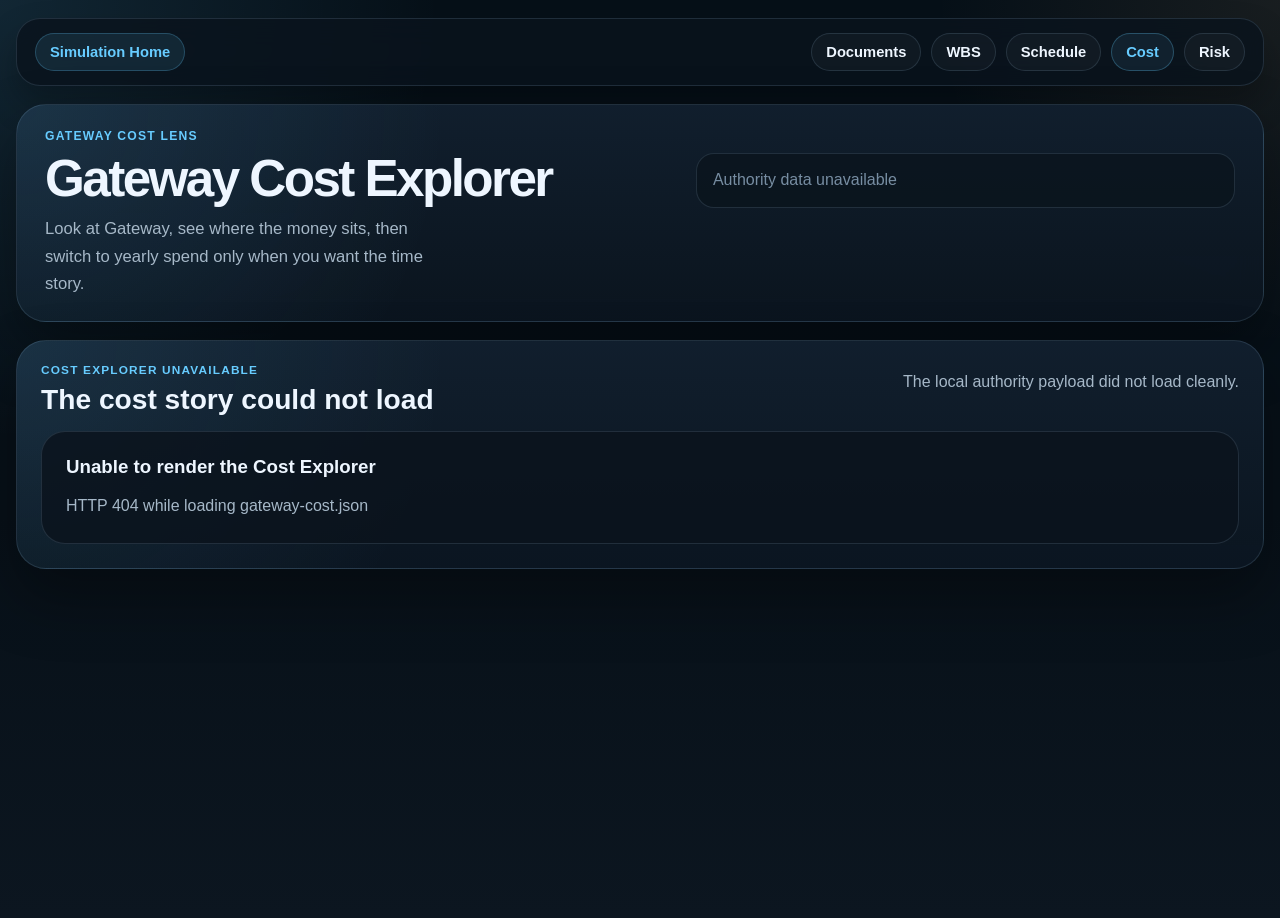
==== cost/index.html @ ec7ac600 "Polish Cost Explorer layout and detail flow" ====
<!DOCTYPE html>
<html lang="en">
<head>
  <meta charset="UTF-8" />
  <meta name="viewport" content="width=device-width, initial-scale=1.0" />
  <title>Cost Explorer | Lunar Gateway</title>
  <meta
    name="description"
    content="A cost explorer within the Lunar Gateway application ecosystem."
  />
  <meta name="theme-color" content="#0b1624" />
  <meta property="og:type" content="website" />
  <meta property="og:site_name" content="Lunar Gateway Application Ecosystem" />
  <meta property="og:title" content="Cost Explorer | Lunar Gateway" />
  <meta
    property="og:description"
    content="A cost explorer within the Lunar Gateway application ecosystem."
  />
  <meta property="og:url" content="/cost/" />
  <meta property="og:image" content="/suite-assets/lunar-gateway-share-card.svg" />
  <meta property="og:image:alt" content="Lunar Gateway Application Ecosystem preview" />
  <meta name="twitter:card" content="summary_large_image" />
  <meta name="twitter:title" content="Cost Explorer | Lunar Gateway" />
  <meta
    name="twitter:description"
    content="A cost explorer within the Lunar Gateway application ecosystem."
  />
  <meta name="twitter:image" content="/suite-assets/lunar-gateway-share-card.svg" />
  <link rel="icon" type="image/svg+xml" href="/suite-assets/lunar-gateway-favicon.svg" />
  <link rel="stylesheet" href="./styles.css" />
</head>
<body>
  <div class="app-shell">
    <nav class="suite-nav" aria-label="Gateway suite navigation">
      <a class="suite-nav__home" href="/index.html">Simulation Home</a>
      <div class="suite-nav__links">
        <a class="suite-nav__link" href="#" data-suite-app="documents">Documents</a>
        <a class="suite-nav__link" href="#" data-suite-app="wbs">WBS</a>
        <a class="suite-nav__link" href="#" data-suite-app="schedule">Schedule</a>
        <a class="suite-nav__link suite-nav__link--active" href="#" data-suite-app="cost" aria-current="page">Cost</a>
        <a class="suite-nav__link" href="#" data-suite-app="risk">Risk</a>
      </div>
    </nav>

    <header class="hero">
      <div class="hero__copy">
        <p class="eyebrow">Gateway Cost Lens</p>
        <h1 id="appTitle">Gateway Cost Explorer</h1>
        <p id="appSubtitle" class="hero__subtitle">
          Look at Gateway, see where the money sits, then switch to yearly spend only when you want
          the time story.
        </p>
      </div>

      <div class="hero__meta">
        <div id="storySignals" class="story-signals" aria-label="Cost signals"></div>
        <div id="viewSwitcher" class="view-switcher" aria-label="Cost view navigation"></div>
        <p id="snapshotStamp" class="hero-stamp">Loading authority data...</p>
      </div>
    </header>

    <main class="page">
      <section class="panel story-panel" aria-labelledby="activeViewHeading">
        <div class="story-panel__heading">
          <div>
            <p id="activeViewKicker" class="section-kicker">Gateway Cost Map</p>
            <h2 id="activeViewHeading">Loading focused cost view</h2>
          </div>
          <p id="activeViewSubcopy" class="section-subcopy">
            The focused cost story will open here.
          </p>
        </div>

        <div id="activeViewContent" class="active-view-content">
          <section class="loading-state">
            <h3>Preparing focused cost screen</h3>
            <p>The Cost Explorer will render the selected cost story here.</p>
          </section>
        </div>
      </section>
    </main>
  </div>

  <script>
    (function () {
      const suitePorts = { documents: 4473, wbs: 4173, schedule: 4373, cost: 4273, risk: 4573 };
      const suiteHost = window.location.hostname || '127.0.0.1';
      document.querySelectorAll('[data-suite-app]').forEach((link) => {
        const app = link.getAttribute('data-suite-app');
        if (!suitePorts[app]) return;
        link.href = `http://${suiteHost}:${suitePorts[app]}/${app}/`;
      });
    })();
  </script>
  <script type="module" src="./app.js"></script>
</body>
</html>
---- cost/styles.css ----
:root {
  color-scheme: dark;
  --bg: #071018;
  --bg-strong: #0c1620;
  --panel: rgba(13, 24, 36, 0.94);
  --panel-strong: rgba(16, 29, 42, 0.98);
  --ink: #eef6ff;
  --ink-soft: #a6b8c8;
  --ink-faint: #778da2;
  --line: rgba(148, 184, 214, 0.16);
  --line-strong: rgba(148, 184, 214, 0.3);
  --brand: #67ccff;
  --brand-rgb: 103, 204, 255;
  --copper: #f0bc7d;
  --copper-rgb: 240, 188, 125;
  --forest: #92d5aa;
  --forest-rgb: 146, 213, 170;
  --plum: #c9b4ff;
  --plum-rgb: 201, 180, 255;
  --danger: #ff9088;
  --danger-rgb: 255, 144, 136;
  --shadow-lg: 0 28px 60px rgba(0, 0, 0, 0.34);
  --shadow-md: 0 18px 34px rgba(0, 0, 0, 0.26);
  --shadow-sm: 0 10px 24px rgba(0, 0, 0, 0.2);
  --radius-xl: 30px;
  --radius-lg: 24px;
  --radius-md: 18px;
  --radius-sm: 14px;
  --body-font: "Aptos", "Segoe UI Variable", "Segoe UI", sans-serif;
  --mono-font: "JetBrains Mono", "Cascadia Code", "Consolas", monospace;
}

* {
  box-sizing: border-box;
}

html {
  scroll-behavior: smooth;
}

body {
  margin: 0;
  min-height: 100vh;
  font-family: var(--body-font);
  color: var(--ink);
  background:
    radial-gradient(circle at top left, rgba(103, 204, 255, 0.12), transparent 28%),
    radial-gradient(circle at top right, rgba(240, 188, 125, 0.08), transparent 22%),
    linear-gradient(180deg, #061018 0%, var(--bg) 56%, var(--bg-strong) 100%);
}

button,
input,
textarea,
select {
  font: inherit;
}

button {
  appearance: none;
  cursor: pointer;
}

button:focus-visible,
a:focus-visible,
summary:focus-visible {
  outline: 3px solid rgba(103, 204, 255, 0.24);
  outline-offset: 3px;
}

a {
  color: var(--brand);
}

.mono {
  font-family: var(--mono-font);
}

.app-shell {
  width: min(1500px, calc(100% - 32px));
  margin: 18px auto 32px;
}

.suite-nav {
  display: flex;
  flex-wrap: wrap;
  align-items: center;
  justify-content: space-between;
  gap: 12px 16px;
  margin-bottom: 18px;
  padding: 14px 18px;
  border: 1px solid var(--line);
  border-radius: var(--radius-lg);
  background: rgba(10, 20, 29, 0.84);
  box-shadow: var(--shadow-md);
  backdrop-filter: blur(14px);
}

.suite-nav__home,
.suite-nav__link {
  display: inline-flex;
  align-items: center;
  min-height: 38px;
  padding: 0 14px;
  border-radius: 999px;
  border: 1px solid var(--line);
  background: rgba(255, 255, 255, 0.03);
  color: var(--ink);
  text-decoration: none;
  font-size: 0.92rem;
  font-weight: 700;
  transition: transform 160ms ease, border-color 160ms ease, background 160ms ease;
}

.suite-nav__home {
  border-color: rgba(103, 204, 255, 0.24);
  background: rgba(103, 204, 255, 0.1);
  color: var(--brand);
}

.suite-nav__links {
  display: flex;
  flex-wrap: wrap;
  gap: 10px;
}

.suite-nav__home:hover,
.suite-nav__link:hover {
  transform: translateY(-1px);
  border-color: rgba(103, 204, 255, 0.24);
}

.suite-nav__link--active {
  border-color: rgba(103, 204, 255, 0.28);
  background: rgba(103, 204, 255, 0.08);
  color: var(--brand);
}

.hero {
  display: grid;
  grid-template-columns: minmax(0, 1.08fr) minmax(360px, 0.92fr);
  gap: 18px;
  padding: 24px 28px;
  border: 1px solid var(--line);
  border-radius: var(--radius-xl);
  background:
    radial-gradient(circle at top left, rgba(103, 204, 255, 0.12), transparent 34%),
    linear-gradient(180deg, rgba(17, 31, 46, 0.98), rgba(11, 21, 31, 0.96));
  box-shadow: var(--shadow-lg);
  backdrop-filter: blur(14px);
}

.hero__copy {
  display: grid;
  gap: 12px;
  align-content: start;
}

.hero__meta {
  display: grid;
  gap: 12px;
  align-content: start;
}

.eyebrow,
.section-kicker,
.signal-pill__label,
.detail-metric__label,
.detail-hero__eyebrow,
.support-card__eyebrow,
.support-card__meta,
.method-card__eyebrow,
.hero-map__eyebrow {
  font-weight: 800;
  letter-spacing: 0.1em;
  text-transform: uppercase;
}

.eyebrow,
.section-kicker,
.hero-map__eyebrow,
.detail-hero__eyebrow,
.support-card__eyebrow,
.method-card__eyebrow {
  color: var(--brand);
}

.eyebrow {
  margin: 0;
  font-size: 0.76rem;
}

.hero h1 {
  margin: 0;
  font-size: clamp(2.4rem, 4vw, 4.2rem);
  line-height: 0.94;
  letter-spacing: -0.05em;
}

.hero__subtitle {
  max-width: 42ch;
  margin: 0;
  font-size: 1.04rem;
  line-height: 1.65;
  color: var(--ink-soft);
}

.story-signals {
  display: grid;
  grid-template-columns: repeat(3, minmax(0, 1fr));
  gap: 10px;
}

.signal-pill {
  padding: 14px 16px;
  border: 1px solid rgba(103, 204, 255, 0.14);
  border-radius: 18px;
  background: linear-gradient(135deg, rgba(103, 204, 255, 0.14), rgba(13, 24, 36, 0.92));
}

.signal-pill__label {
  display: block;
  font-size: 0.64rem;
}

.signal-pill__value {
  display: block;
  margin-top: 6px;
  font-size: 0.98rem;
  font-weight: 800;
}

.view-switcher {
  display: flex;
  flex-wrap: wrap;
  align-items: center;
  justify-content: space-between;
  gap: 10px;
}

.view-switcher__main {
  display: inline-flex;
  gap: 8px;
  padding: 6px;
  border: 1px solid var(--line);
  border-radius: 999px;
  background: rgba(10, 20, 29, 0.82);
}

.view-switcher__button,
.view-switcher__support {
  min-height: 42px;
  padding: 0 16px;
  border-radius: 999px;
  border: 1px solid transparent;
  background: transparent;
  color: var(--ink-soft);
  font-weight: 800;
  transition: background 160ms ease, border-color 160ms ease, color 160ms ease, transform 160ms ease;
}

.view-switcher__button:hover,
.view-switcher__support:hover {
  transform: translateY(-1px);
  color: var(--ink);
}

.view-switcher__button.is-active {
  border-color: rgba(103, 204, 255, 0.34);
  background: rgba(103, 204, 255, 0.12);
  color: var(--brand);
}

.view-switcher__support {
  border-color: rgba(148, 184, 214, 0.18);
  background: rgba(255, 255, 255, 0.03);
}

.view-switcher__support.is-active {
  border-color: rgba(103, 204, 255, 0.22);
  color: var(--brand);
}

.hero-stamp {
  margin: 0;
  padding: 14px 16px;
  border: 1px solid var(--line);
  border-radius: 18px;
  background: rgba(10, 20, 29, 0.8);
  color: var(--ink-faint);
  line-height: 1.55;
}

.page {
  margin-top: 18px;
}

.panel {
  border: 1px solid var(--line);
  border-radius: var(--radius-xl);
  background:
    radial-gradient(circle at top left, rgba(103, 204, 255, 0.11), transparent 34%),
    linear-gradient(180deg, rgba(17, 31, 46, 0.98), rgba(11, 22, 33, 0.96));
  box-shadow: var(--shadow-lg);
  overflow: hidden;
  backdrop-filter: blur(14px);
}

.story-panel__heading {
  display: flex;
  align-items: flex-start;
  justify-content: space-between;
  gap: 18px;
  padding: 22px 24px 0;
}

.story-panel__heading h2 {
  margin: 0;
  font-size: clamp(1.65rem, 2.2vw, 2.4rem);
  line-height: 1.04;
}

.section-kicker {
  margin: 0 0 8px;
  font-size: 0.74rem;
}

.section-subcopy {
  max-width: 46ch;
  margin: 6px 0 0;
  color: var(--ink-soft);
  line-height: 1.6;
}

.active-view-content {
  padding: 16px 24px 24px;
}

.module-story,
.year-story,
.method-story {
  display: grid;
  gap: 18px;
  align-items: start;
}

.module-story__primary {
  display: grid;
  gap: 18px;
  align-items: start;
}

.year-story__primary {
  display: grid;
  gap: 18px;
  align-items: start;
}

.hero-map,
.year-panel,
.method-panel,
.module-support,
.focus-panel,
.detail-block,
.support-card,
.method-card,
.support-block {
  border: 1px solid var(--line);
  border-radius: var(--radius-lg);
  background: rgba(13, 24, 36, 0.86);
  box-shadow: var(--shadow-sm);
}

.hero-map,
.year-panel,
.method-panel,
.module-support,
.focus-panel {
  padding: 22px;
}

.hero-map {
  display: grid;
  gap: 18px;
  min-height: clamp(700px, 74vh, 920px);
  background:
    linear-gradient(180deg, rgba(103, 204, 255, 0.1), rgba(12, 22, 31, 0.96)),
    rgba(13, 24, 36, 0.94);
}

.hero-map__topline,
.year-panel__topline,
.method-panel__topline {
  display: flex;
  align-items: flex-start;
  justify-content: space-between;
  gap: 18px;
}

.hero-map__eyebrow {
  margin: 0 0 8px;
  font-size: 0.74rem;
}

.hero-map h3,
.year-panel h3,
.method-panel h3,
.focus-panel h3 {
  margin: 0;
  font-size: clamp(1.35rem, 2vw, 1.9rem);
  line-height: 1.08;
}

.hero-map__note,
.year-panel__note,
.method-panel__note {
  max-width: 34ch;
  margin: 0;
  color: var(--ink-soft);
  line-height: 1.55;
}

.gateway-map {
  position: relative;
  min-height: 620px;
  border: 1px solid rgba(148, 184, 214, 0.18);
  border-radius: 32px;
  background:
    radial-gradient(circle at center, rgba(103, 204, 255, 0.08), transparent 30%),
    linear-gradient(180deg, rgba(6, 15, 23, 0.98), rgba(10, 19, 28, 0.98));
  overflow: hidden;
}

.gateway-map__scene {
  position: absolute;
  inset: 0;
}

.gateway-svg {
  width: 100%;
  height: 100%;
}

.gateway-svg__orbit {
  fill: none;
  stroke: rgba(148, 184, 214, 0.14);
  stroke-width: 2;
  stroke-dasharray: 10 14;
}

.gateway-svg__solar-frame {
  fill: rgba(103, 204, 255, 0.06);
  stroke: rgba(103, 204, 255, 0.18);
  stroke-width: 2;
}

.gateway-svg__truss,
.gateway-svg__strut {
  fill: rgba(148, 184, 214, 0.38);
}

.gateway-svg__body,
.gateway-svg__cap {
  stroke: rgba(255, 255, 255, 0.12);
  stroke-width: 2;
}

.gateway-svg__body {
  filter: drop-shadow(0 18px 24px rgba(0, 0, 0, 0.24));
}

.gateway-svg__element--ppe .gateway-svg__body,
.hotspot--brand,
.program-node--brand {
  background-image: linear-gradient(180deg, rgba(103, 204, 255, 0.18), rgba(13, 24, 36, 0.92));
}

.gateway-svg__element--ppe .gateway-svg__body,
.gateway-svg__element--arm .gateway-svg__joint,
.gateway-svg__element--arm .gateway-svg__arm {
  fill: rgba(103, 204, 255, 0.44);
  stroke: rgba(103, 204, 255, 0.62);
}

.gateway-svg__element--halo .gateway-svg__body,
.program-node--copper,
.hotspot--copper {
  background-image: linear-gradient(180deg, rgba(240, 188, 125, 0.18), rgba(13, 24, 36, 0.92));
}

.gateway-svg__element--halo .gateway-svg__body {
  fill: rgba(240, 188, 125, 0.48);
  stroke: rgba(240, 188, 125, 0.68);
}

.gateway-svg__element--ihab .gateway-svg__body,
.program-node--forest,
.hotspot--forest {
  background-image: linear-gradient(180deg, rgba(146, 213, 170, 0.18), rgba(13, 24, 36, 0.92));
}

.gateway-svg__element--ihab .gateway-svg__body {
  fill: rgba(146, 213, 170, 0.42);
  stroke: rgba(146, 213, 170, 0.64);
}

.gateway-svg__element--esprit .gateway-svg__body,
.hotspot--plum {
  background-image: linear-gradient(180deg, rgba(201, 180, 255, 0.18), rgba(13, 24, 36, 0.92));
}

.gateway-svg__element--esprit .gateway-svg__body {
  fill: rgba(201, 180, 255, 0.42);
  stroke: rgba(201, 180, 255, 0.66);
}

.gateway-svg__element--airlock .gateway-svg__body,
.hotspot--danger {
  background-image: linear-gradient(180deg, rgba(255, 144, 136, 0.18), rgba(13, 24, 36, 0.92));
}

.gateway-svg__element--airlock .gateway-svg__body {
  fill: rgba(255, 144, 136, 0.44);
  stroke: rgba(255, 144, 136, 0.7);
}

.gateway-svg__cap {
  fill: rgba(231, 240, 248, 0.74);
}

.gateway-svg__arm {
  fill: none;
  stroke-width: 10;
  stroke-linecap: round;
}

.gateway-svg__joint {
  filter: drop-shadow(0 0 16px rgba(103, 204, 255, 0.18));
}

.gateway-svg__element.is-active .gateway-svg__body,
.gateway-svg__element.is-active .gateway-svg__arm,
.gateway-svg__element.is-active .gateway-svg__joint {
  stroke: rgba(255, 255, 255, 0.96);
  filter: drop-shadow(0 0 18px rgba(255, 255, 255, 0.12));
}

.gateway-svg__element.is-active .gateway-svg__cap {
  stroke: rgba(255, 255, 255, 0.94);
  filter: drop-shadow(0 0 12px rgba(255, 255, 255, 0.12));
}

.gateway-svg__tag-line {
  fill: none;
  stroke: rgba(148, 184, 214, 0.32);
  stroke-width: 2;
}

.gateway-svg__tag-box {
  fill: rgba(10, 20, 29, 0.92);
  stroke: rgba(148, 184, 214, 0.28);
  stroke-width: 2;
}

.gateway-svg__tag-text {
  fill: var(--ink);
  font-family: var(--body-font);
  font-size: 14px;
  font-weight: 800;
  letter-spacing: 0.08em;
  text-anchor: middle;
  text-transform: uppercase;
}

.gateway-svg__tag.is-active .gateway-svg__tag-box {
  stroke: rgba(255, 255, 255, 0.82);
}

.gateway-svg__tag.is-active .gateway-svg__tag-line {
  stroke: rgba(255, 255, 255, 0.58);
}

.gateway-svg__tag--ppe .gateway-svg__tag-box {
  fill: rgba(103, 204, 255, 0.14);
  stroke: rgba(103, 204, 255, 0.48);
}

.gateway-svg__tag--halo .gateway-svg__tag-box {
  fill: rgba(240, 188, 125, 0.14);
  stroke: rgba(240, 188, 125, 0.48);
}

.gateway-svg__tag--ihab .gateway-svg__tag-box {
  fill: rgba(146, 213, 170, 0.14);
  stroke: rgba(146, 213, 170, 0.48);
}

.gateway-svg__tag--esprit .gateway-svg__tag-box {
  fill: rgba(201, 180, 255, 0.14);
  stroke: rgba(201, 180, 255, 0.48);
}

.gateway-svg__tag--airlock .gateway-svg__tag-box {
  fill: rgba(255, 144, 136, 0.14);
  stroke: rgba(255, 144, 136, 0.48);
}

.gateway-svg__tag--arm .gateway-svg__tag-box {
  fill: rgba(103, 204, 255, 0.14);
  stroke: rgba(103, 204, 255, 0.48);
}

.gateway-map__hotspots {
  position: absolute;
  inset: 0;
  pointer-events: none;
}

.module-hit {
  position: absolute;
  border: 0;
  border-radius: 18px;
  background: transparent;
  color: var(--ink);
  box-shadow: none;
  pointer-events: auto;
  transition: box-shadow 160ms ease, background 160ms ease;
}

.program-node:hover,
.method-card:hover {
  transform: translateY(-1px);
}

.module-hit:hover,
.module-hit.is-active {
  background: transparent;
  box-shadow: none;
  transform: none;
}

.program-node.is-active {
  border-color: rgba(255, 255, 255, 0.3);
  box-shadow: 0 20px 34px rgba(0, 0, 0, 0.26), 0 0 0 1px rgba(255, 255, 255, 0.06);
}

.module-hit__label,
.program-node__label {
  font-size: 0.72rem;
  font-weight: 800;
  letter-spacing: 0.08em;
  text-transform: uppercase;
}

.module-hit__value,
.program-node__value {
  font-size: 0.94rem;
}

.module-hit__label,
.module-hit__value {
  position: absolute;
  width: 1px;
  height: 1px;
  padding: 0;
  margin: -1px;
  overflow: hidden;
  clip: rect(0, 0, 0, 0);
  white-space: nowrap;
  border: 0;
}

.module-hit--ppe {
  top: 31.1%;
  left: 24.8%;
  width: 10%;
  height: 4.6%;
}

.module-hit--halo {
  top: 26.9%;
  left: 39.3%;
  width: 11.9%;
  height: 4.6%;
}

.module-hit--ihab {
  top: 26.9%;
  left: 58.7%;
  width: 13.4%;
  height: 4.6%;
}

.module-hit--esprit {
  top: 34.4%;
  left: 75.2%;
  width: 12.7%;
  height: 4.6%;
}

.module-hit--arm {
  top: 5%;
  left: 79.1%;
  width: 14.9%;
  height: 4.6%;
}

.module-hit--airlock {
  top: 83.9%;
  left: 44.1%;
  width: 13%;
  height: 4.6%;
}

.adjacent-program {
  display: grid;
  gap: 12px;
}

.adjacent-program__label {
  margin: 0;
  color: var(--ink-soft);
  font-weight: 700;
}

.adjacent-program__nodes {
  display: grid;
  grid-template-columns: repeat(2, minmax(0, 1fr));
  gap: 12px;
}

.program-node {
  display: grid;
  gap: 6px;
  width: 100%;
  padding: 14px 16px;
  border: 1px solid rgba(148, 184, 214, 0.22);
  border-radius: 20px;
  background: rgba(10, 20, 29, 0.84);
  color: var(--ink);
  text-align: left;
  box-shadow: var(--shadow-sm);
  transition: transform 160ms ease, border-color 160ms ease, box-shadow 160ms ease;
}

.module-support {
  display: grid;
  gap: 16px;
}

.module-support__heading {
  display: flex;
  align-items: flex-start;
  justify-content: space-between;
  gap: 18px;
}

.module-support__heading h3 {
  margin: 0;
  font-size: clamp(1.3rem, 1.8vw, 1.7rem);
  line-height: 1.1;
}

.focus-panel {
  position: sticky;
  top: 18px;
  display: grid;
  gap: 18px;
}

.focus-panel__summary {
  margin: 8px 0 0;
  color: var(--ink-soft);
  line-height: 1.6;
}

.focus-panel__value {
  font-size: clamp(2.2rem, 3vw, 3rem);
  font-weight: 800;
  line-height: 0.94;
  letter-spacing: -0.04em;
}

.detail-metrics {
  display: grid;
  grid-template-columns: repeat(2, minmax(0, 1fr));
  gap: 12px;
}

.detail-metric {
  display: grid;
  gap: 8px;
  padding: 16px 18px;
  border: 1px solid var(--line);
  border-radius: 18px;
  background: rgba(10, 19, 28, 0.82);
}

.detail-metric__label {
  font-size: 0.66rem;
  color: var(--ink-faint);
}

.detail-metric__value {
  font-size: 0.98rem;
  font-weight: 800;
}

.focus-statement {
  display: grid;
  gap: 8px;
  padding: 18px;
  border: 1px solid var(--line);
  border-radius: 20px;
  background: rgba(10, 19, 28, 0.84);
}

.focus-statement h4,
.focus-statement p,
.detail-block h4,
.support-block h4,
.support-card h4,
.loading-state h3,
.loading-state p {
  margin: 0;
}

.focus-statement p {
  color: var(--ink-soft);
  line-height: 1.6;
}

.detail-block {
  padding: 20px;
}

.detail-list {
  display: grid;
  gap: 12px;
  margin-top: 14px;
}

.detail-item {
  padding: 16px 0 0;
  border-top: 1px solid var(--line);
}

.detail-item:first-child {
  padding-top: 0;
  border-top: 0;
}

.detail-item__topline {
  display: grid;
  grid-template-columns: minmax(0, 1fr) max-content;
  align-items: start;
  gap: 12px 16px;
}

.detail-item__title,
.detail-item__value,
.detail-item__copy {
  margin: 0;
}

.detail-item__title {
  font-weight: 700;
  line-height: 1.5;
}

.detail-item__value {
  max-width: 15ch;
  white-space: normal;
  overflow-wrap: anywhere;
  text-align: right;
  font-size: 0.94rem;
}

.detail-item__copy {
  margin-top: 6px;
  color: var(--ink-soft);
  line-height: 1.55;
}

.support-disclosure {
  border: 1px solid var(--line);
  border-radius: 20px;
  background: rgba(10, 19, 28, 0.84);
  overflow: hidden;
}

.support-disclosure summary {
  position: relative;
  padding: 16px 20px;
  list-style: none;
  font-weight: 800;
  cursor: pointer;
}

.support-disclosure summary::-webkit-details-marker {
  display: none;
}

.support-disclosure summary::after {
  content: "+";
  position: absolute;
  right: 18px;
  top: 50%;
  transform: translateY(-50%);
  color: var(--brand);
  font-size: 1.1rem;
}

.support-disclosure[open] summary::after {
  content: "\2212";
}

.support-disclosure__body {
  display: grid;
  gap: 18px;
  padding: 4px 22px 22px;
}

.support-copy {
  margin: 0;
  color: var(--ink-soft);
  line-height: 1.6;
}

.support-grid {
  display: grid;
  grid-template-columns: repeat(auto-fit, minmax(320px, 1fr));
  gap: 16px;
}

.support-block {
  display: grid;
  gap: 12px;
  padding: 20px;
}

.support-source-list {
  display: grid;
  gap: 14px;
}

.support-card {
  padding: 20px;
}

.support-card__topline {
  display: grid;
  grid-template-columns: minmax(0, 1fr) auto;
  align-items: start;
  gap: 12px 16px;
}

.support-card__topline > div {
  min-width: 0;
}

.support-card__topline p,
.method-card p,
.loading-state p {
  margin: 6px 0 0;
  color: var(--ink-soft);
  line-height: 1.55;
}

.support-link {
  display: inline-flex;
  align-items: center;
  min-height: 36px;
  padding: 0 14px;
  border-radius: 999px;
  border: 1px solid rgba(103, 204, 255, 0.26);
  background: rgba(103, 204, 255, 0.08);
  color: var(--brand);
  text-decoration: none;
  font-weight: 800;
  white-space: nowrap;
}

.support-link:hover {
  border-color: rgba(103, 204, 255, 0.42);
}

.year-panel,
.method-panel {
  display: grid;
  gap: 16px;
  min-height: 680px;
}

.year-legend {
  display: flex;
  flex-wrap: wrap;
  gap: 8px;
}

.legend-pill {
  display: inline-flex;
  align-items: center;
  gap: 8px;
  min-height: 32px;
  padding: 0 12px;
  border-radius: 999px;
  border: 1px solid var(--line);
  background: rgba(10, 20, 29, 0.82);
  color: var(--ink-soft);
}

.legend-pill__swatch {
  width: 10px;
  height: 10px;
  border-radius: 999px;
}

.legend-pill__swatch--labor,
.year-row__segment--labor {
  background: var(--brand);
}

.legend-pill__swatch--material,
.year-row__segment--material {
  background: var(--copper);
}

.legend-pill__swatch--integration,
.year-row__segment--integration {
  background: var(--forest);
}

.legend-pill__swatch--reserve,
.year-row__segment--reserve {
  background: var(--plum);
}

.year-chart {
  display: grid;
  gap: 12px;
}

.year-row {
  display: grid;
  grid-template-columns: 108px minmax(0, 1fr) 136px;
  align-items: center;
  gap: 16px;
  width: 100%;
  padding: 14px 16px;
  border: 1px solid var(--line);
  border-radius: 20px;
  background: rgba(10, 19, 28, 0.84);
  color: var(--ink);
  text-align: left;
  transition: transform 160ms ease, border-color 160ms ease, background 160ms ease;
}

.year-row:hover {
  transform: translateY(-1px);
  border-color: rgba(103, 204, 255, 0.24);
}

.year-row--active {
  border-color: rgba(103, 204, 255, 0.36);
  background: linear-gradient(180deg, rgba(103, 204, 255, 0.12), rgba(10, 19, 28, 0.94));
}

.year-row__head {
  display: grid;
  gap: 4px;
}

.year-row__fy {
  font-family: var(--mono-font);
  font-weight: 800;
}

.row-flag {
  display: inline-flex;
  align-items: center;
  width: fit-content;
  min-height: 24px;
  padding: 0 10px;
  border-radius: 999px;
  background: rgba(103, 204, 255, 0.12);
  color: var(--brand);
  font-size: 0.68rem;
  font-weight: 800;
  letter-spacing: 0.08em;
  text-transform: uppercase;
}

.year-row__track {
  min-height: 18px;
  border-radius: 999px;
  background: rgba(255, 255, 255, 0.04);
  overflow: hidden;
}

.year-row__fill {
  display: flex;
  height: 18px;
  border-radius: 999px;
  overflow: hidden;
}

.year-row__segment {
  height: 100%;
}

.year-row__value {
  text-align: right;
  font-size: 0.96rem;
  font-weight: 800;
}

.method-list {
  display: grid;
  grid-template-columns: repeat(2, minmax(0, 1fr));
  gap: 12px;
}

.method-card {
  display: grid;
  gap: 10px;
  width: 100%;
  padding: 18px;
  color: var(--ink);
  text-align: left;
  transition: transform 160ms ease, border-color 160ms ease, background 160ms ease;
}

.method-card--active {
  border-color: rgba(103, 204, 255, 0.34);
  background: linear-gradient(180deg, rgba(103, 204, 255, 0.12), rgba(11, 22, 32, 0.94));
}

.loading-state {
  display: grid;
  gap: 10px;
  padding: 24px;
  border: 1px solid var(--line);
  border-radius: var(--radius-lg);
  background: rgba(11, 20, 29, 0.84);
}

@media (min-width: 1080px) {
  .module-story__primary,
  .year-story__primary,
  .method-story {
    grid-template-columns: minmax(0, 1.42fr) minmax(420px, 0.78fr);
  }
}

@media (max-width: 1180px) {
  .hero {
    grid-template-columns: 1fr;
  }

  .story-signals {
    grid-template-columns: repeat(3, minmax(0, 1fr));
  }

  .hero-map,
  .year-panel,
  .method-panel {
    min-height: auto;
  }

  .focus-panel {
    position: static;
  }
}

@media (max-width: 860px) {
  .app-shell {
    width: min(100% - 20px, 1500px);
    margin: 10px auto 22px;
  }

  .hero,
  .story-panel__heading,
  .active-view-content {
    padding-left: 18px;
    padding-right: 18px;
  }

  .story-panel__heading,
  .hero-map__topline,
  .year-panel__topline,
  .method-panel__topline,
  .module-support__heading,
  .support-card__topline {
    flex-direction: column;
  }

  .story-signals,
  .detail-metrics,
  .adjacent-program__nodes,
  .method-list {
    grid-template-columns: 1fr;
  }

  .gateway-map {
    min-height: 500px;
  }

  .gateway-svg__tag {
    display: none;
  }

  .gateway-map__hotspots {
    position: relative;
    display: grid;
    grid-template-columns: repeat(2, minmax(0, 1fr));
    gap: 10px;
    padding: 14px;
  }

  .module-hit {
    position: relative;
    top: auto;
    right: auto;
    bottom: auto;
    left: auto;
    display: grid;
    gap: 4px;
    width: 100%;
    min-height: 74px;
    padding: 10px 12px;
    border: 1px solid rgba(148, 184, 214, 0.22);
    border-radius: 18px;
    background: rgba(10, 20, 29, 0.82);
    box-shadow: var(--shadow-sm);
    transform: none;
  }

  .module-hit:hover {
    background: rgba(255, 255, 255, 0.04);
    box-shadow: 0 0 0 1px rgba(255, 255, 255, 0.14);
  }

  .module-hit.is-active {
    background: rgba(255, 255, 255, 0.05);
    box-shadow: 0 0 0 2px rgba(255, 255, 255, 0.18);
  }

  .module-hit__label,
  .module-hit__value {
    position: static;
    width: auto;
    height: auto;
    padding: 0;
    margin: 0;
    overflow: visible;
    clip: auto;
    white-space: normal;
  }

  .year-row {
    grid-template-columns: 1fr;
    gap: 10px;
  }

  .year-row__value {
    text-align: left;
  }

  .detail-item__topline,
  .support-card__topline {
    grid-template-columns: 1fr;
  }

  .detail-item__value {
    max-width: none;
    text-align: left;
  }
}
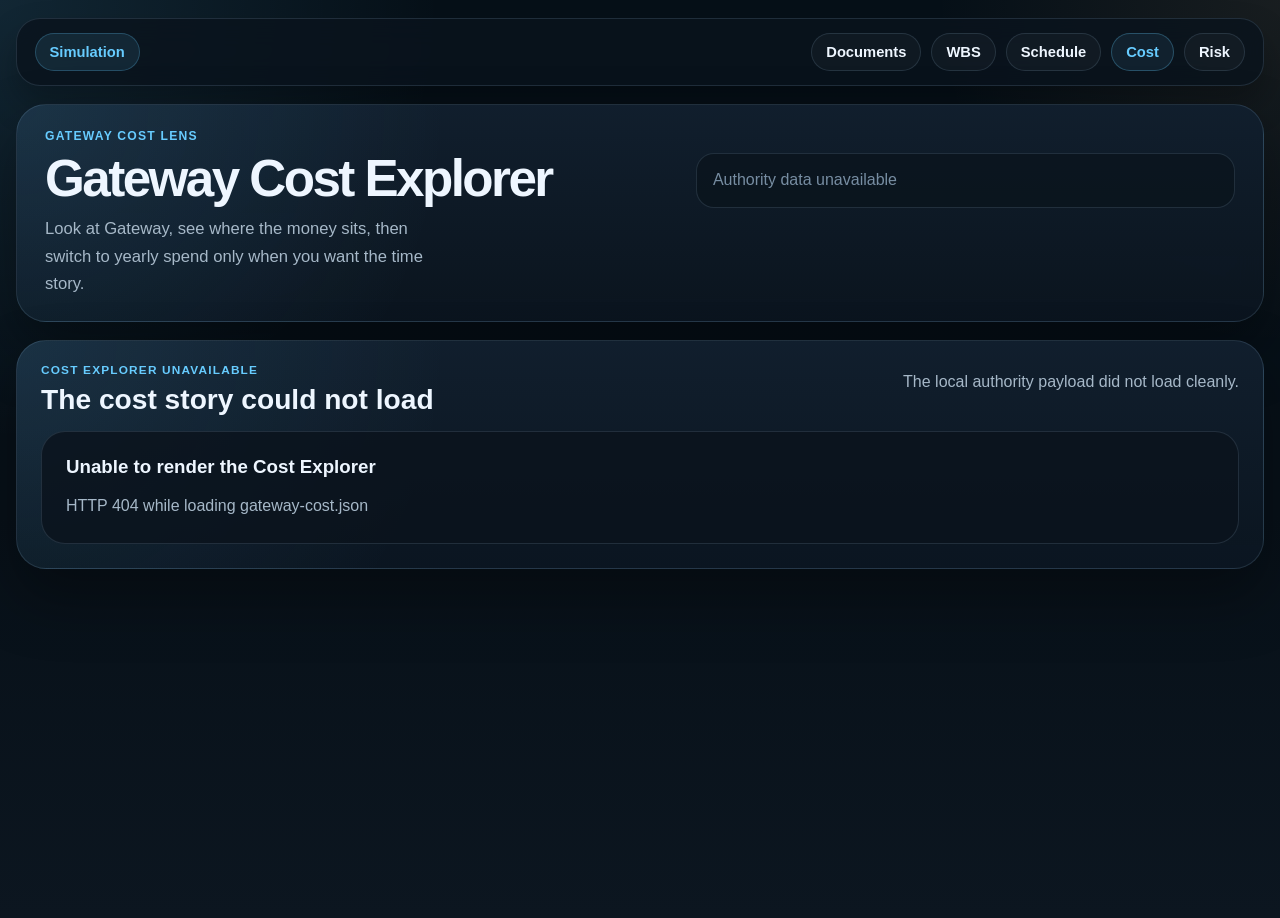
==== commit 06f530fb: "Integrate Lunar Gateway suite into unified app shell" ====
--- a/cost/index.html
+++ b/cost/index.html
@@ -32,13 +32,13 @@
 <body>
   <div class="app-shell">
     <nav class="suite-nav" aria-label="Gateway suite navigation">
-      <a class="suite-nav__home" href="/index.html">Simulation Home</a>
+      <a class="suite-nav__home" href="/" data-suite-route="simulation">Simulation</a>
       <div class="suite-nav__links">
-        <a class="suite-nav__link" href="#" data-suite-app="documents">Documents</a>
-        <a class="suite-nav__link" href="#" data-suite-app="wbs">WBS</a>
-        <a class="suite-nav__link" href="#" data-suite-app="schedule">Schedule</a>
-        <a class="suite-nav__link suite-nav__link--active" href="#" data-suite-app="cost" aria-current="page">Cost</a>
-        <a class="suite-nav__link" href="#" data-suite-app="risk">Risk</a>
+        <a class="suite-nav__link" href="/documents/" data-suite-route="documents">Documents</a>
+        <a class="suite-nav__link" href="/wbs/" data-suite-route="wbs">WBS</a>
+        <a class="suite-nav__link" href="/schedule/" data-suite-route="schedule">Schedule</a>
+        <a class="suite-nav__link suite-nav__link--active" href="/cost/" data-suite-route="cost" aria-current="page">Cost</a>
+        <a class="suite-nav__link" href="/risk/" data-suite-route="risk">Risk</a>
       </div>
     </nav>
 
@@ -84,11 +84,28 @@
   <script>
     (function () {
       const suitePorts = { documents: 4473, wbs: 4173, schedule: 4373, cost: 4273, risk: 4573 };
+      const suiteRoutes = {
+        simulation: '/',
+        documents: '/documents/',
+        wbs: '/wbs/',
+        schedule: '/schedule/',
+        cost: '/cost/',
+        risk: '/risk/',
+      };
       const suiteHost = window.location.hostname || '127.0.0.1';
-      document.querySelectorAll('[data-suite-app]').forEach((link) => {
-        const app = link.getAttribute('data-suite-app');
-        if (!suitePorts[app]) return;
-        link.href = `http://${suiteHost}:${suitePorts[app]}/${app}/`;
+      const standalonePorts = new Set(Object.values(suitePorts).map(String));
+      const runningStandalone = standalonePorts.has(String(window.location.port || ''));
+      document.querySelectorAll('[data-suite-route]').forEach((link) => {
+        const route = link.getAttribute('data-suite-route');
+        if (!suiteRoutes[route]) return;
+        if (runningStandalone) {
+          link.href =
+            route === 'simulation'
+              ? '/index.html'
+              : `http://${suiteHost}:${suitePorts[route]}/${route}/`;
+          return;
+        }
+        link.href = suiteRoutes[route];
       });
     })();
   </script>
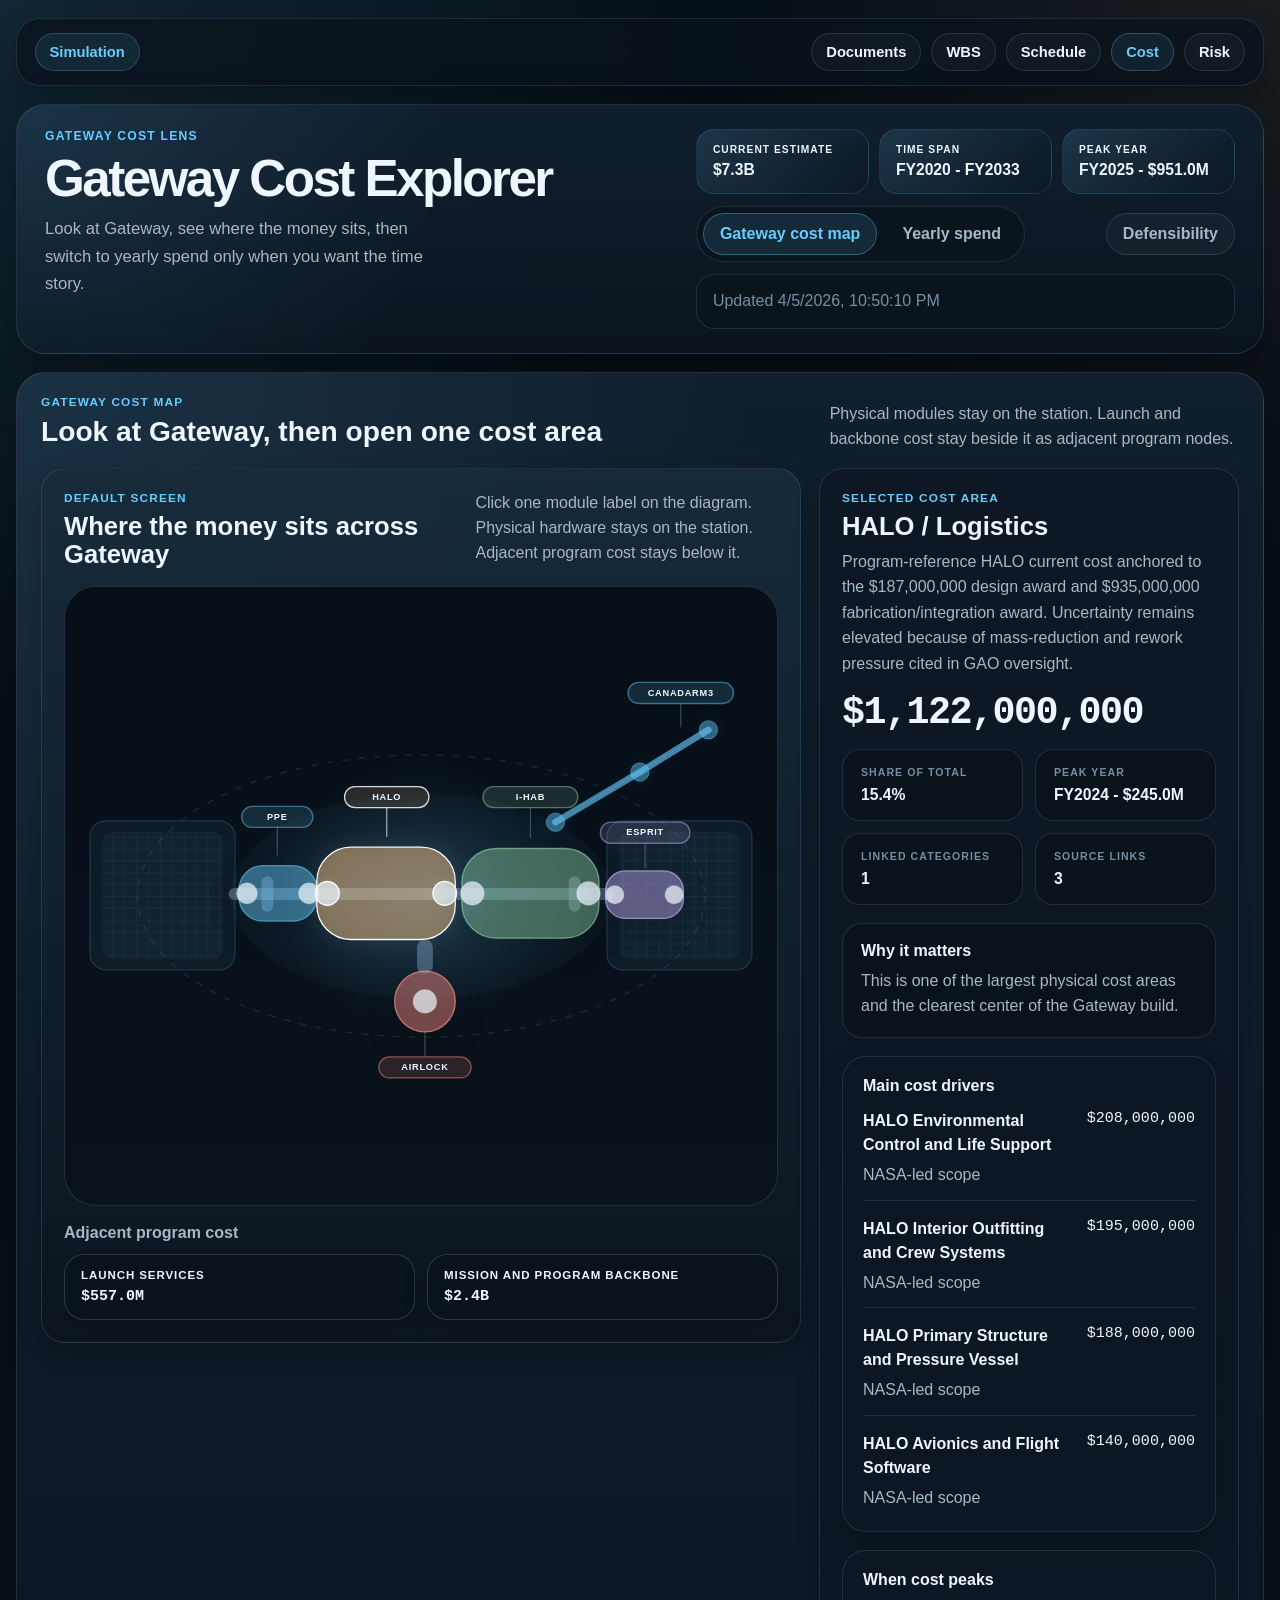
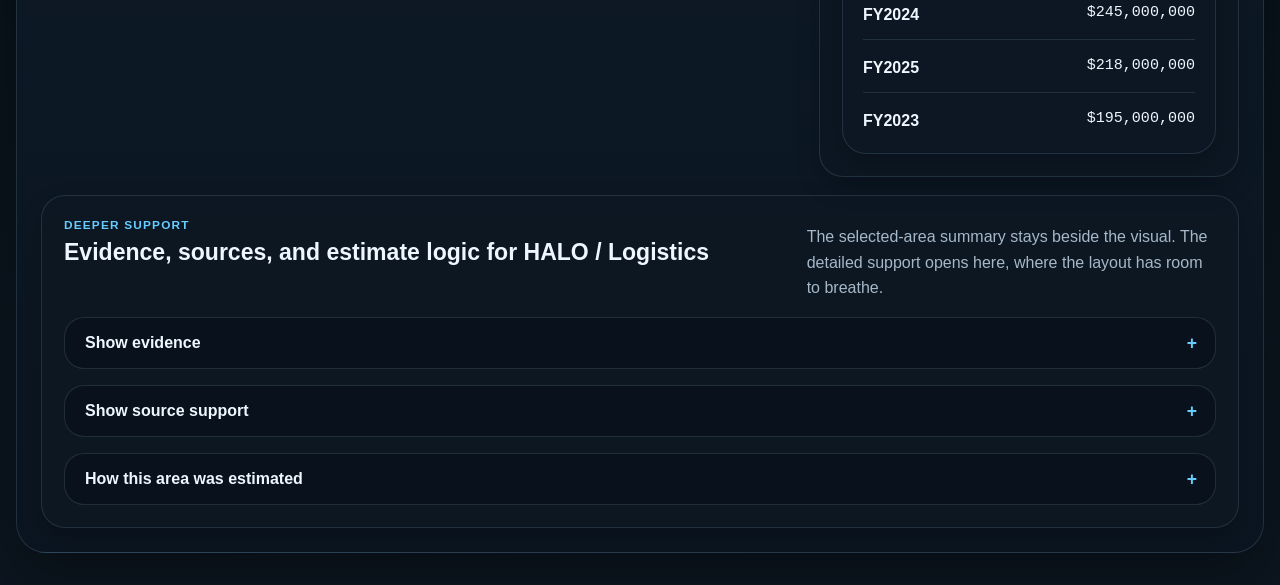
==== commit be5104ad: "Make explorers fully static-compatible and fix subpath navigation" ====
--- a/cost/index.html
+++ b/cost/index.html
@@ -6,7 +6,7 @@
   <title>Cost Explorer | Lunar Gateway</title>
   <meta
     name="description"
-    content="A cost explorer within the Lunar Gateway application ecosystem."
+    content="A cost explorer for Lunar Gateway."
   />
   <meta name="theme-color" content="#0b1624" />
   <meta property="og:type" content="website" />
@@ -14,31 +14,31 @@
   <meta property="og:title" content="Cost Explorer | Lunar Gateway" />
   <meta
     property="og:description"
-    content="A cost explorer within the Lunar Gateway application ecosystem."
+    content="A cost explorer for Lunar Gateway."
   />
-  <meta property="og:url" content="/cost/" />
-  <meta property="og:image" content="/suite-assets/lunar-gateway-share-card.svg" />
-  <meta property="og:image:alt" content="Lunar Gateway Application Ecosystem preview" />
+  <meta property="og:url" content="./" />
+  <meta property="og:image" content="../suite-assets/lunar-gateway-share-card.svg" />
+  <meta property="og:image:alt" content="Lunar Gateway Cost Explorer" />
   <meta name="twitter:card" content="summary_large_image" />
   <meta name="twitter:title" content="Cost Explorer | Lunar Gateway" />
   <meta
     name="twitter:description"
-    content="A cost explorer within the Lunar Gateway application ecosystem."
+    content="A cost explorer for Lunar Gateway."
   />
-  <meta name="twitter:image" content="/suite-assets/lunar-gateway-share-card.svg" />
-  <link rel="icon" type="image/svg+xml" href="/suite-assets/lunar-gateway-favicon.svg" />
+  <meta name="twitter:image" content="../suite-assets/lunar-gateway-share-card.svg" />
+  <link rel="icon" type="image/svg+xml" href="../suite-assets/lunar-gateway-favicon.svg" />
   <link rel="stylesheet" href="./styles.css" />
 </head>
 <body>
   <div class="app-shell">
     <nav class="suite-nav" aria-label="Gateway suite navigation">
-      <a class="suite-nav__home" href="/" data-suite-route="simulation">Simulation</a>
+      <a class="suite-nav__home" href="../" data-suite-route="simulation">Simulation</a>
       <div class="suite-nav__links">
-        <a class="suite-nav__link" href="/documents/" data-suite-route="documents">Documents</a>
-        <a class="suite-nav__link" href="/wbs/" data-suite-route="wbs">WBS</a>
-        <a class="suite-nav__link" href="/schedule/" data-suite-route="schedule">Schedule</a>
-        <a class="suite-nav__link suite-nav__link--active" href="/cost/" data-suite-route="cost" aria-current="page">Cost</a>
-        <a class="suite-nav__link" href="/risk/" data-suite-route="risk">Risk</a>
+        <a class="suite-nav__link" href="../documents/" data-suite-route="documents">Documents</a>
+        <a class="suite-nav__link" href="../wbs/" data-suite-route="wbs">WBS</a>
+        <a class="suite-nav__link" href="../schedule/" data-suite-route="schedule">Schedule</a>
+        <a class="suite-nav__link suite-nav__link--active" href="./" data-suite-route="cost" aria-current="page">Cost</a>
+        <a class="suite-nav__link" href="../risk/" data-suite-route="risk">Risk</a>
       </div>
     </nav>
 
@@ -55,7 +55,7 @@
       <div class="hero__meta">
         <div id="storySignals" class="story-signals" aria-label="Cost signals"></div>
         <div id="viewSwitcher" class="view-switcher" aria-label="Cost view navigation"></div>
-        <p id="snapshotStamp" class="hero-stamp">Loading authority data...</p>
+        <p id="snapshotStamp" class="hero-stamp">Loading cost data...</p>
       </div>
     </header>
 
@@ -84,28 +84,18 @@
   <script>
     (function () {
       const suitePorts = { documents: 4473, wbs: 4173, schedule: 4373, cost: 4273, risk: 4573 };
-      const suiteRoutes = {
-        simulation: '/',
-        documents: '/documents/',
-        wbs: '/wbs/',
-        schedule: '/schedule/',
-        cost: '/cost/',
-        risk: '/risk/',
-      };
       const suiteHost = window.location.hostname || '127.0.0.1';
       const standalonePorts = new Set(Object.values(suitePorts).map(String));
       const runningStandalone = standalonePorts.has(String(window.location.port || ''));
+      if (!runningStandalone) return;
       document.querySelectorAll('[data-suite-route]').forEach((link) => {
         const route = link.getAttribute('data-suite-route');
-        if (!suiteRoutes[route]) return;
-        if (runningStandalone) {
-          link.href =
-            route === 'simulation'
-              ? '/index.html'
-              : `http://${suiteHost}:${suitePorts[route]}/${route}/`;
+        if (route === 'simulation') {
+          link.href = '/index.html';
           return;
         }
-        link.href = suiteRoutes[route];
+        if (!suitePorts[route]) return;
+        link.href = `http://${suiteHost}:${suitePorts[route]}/${route}/`;
       });
     })();
   </script>
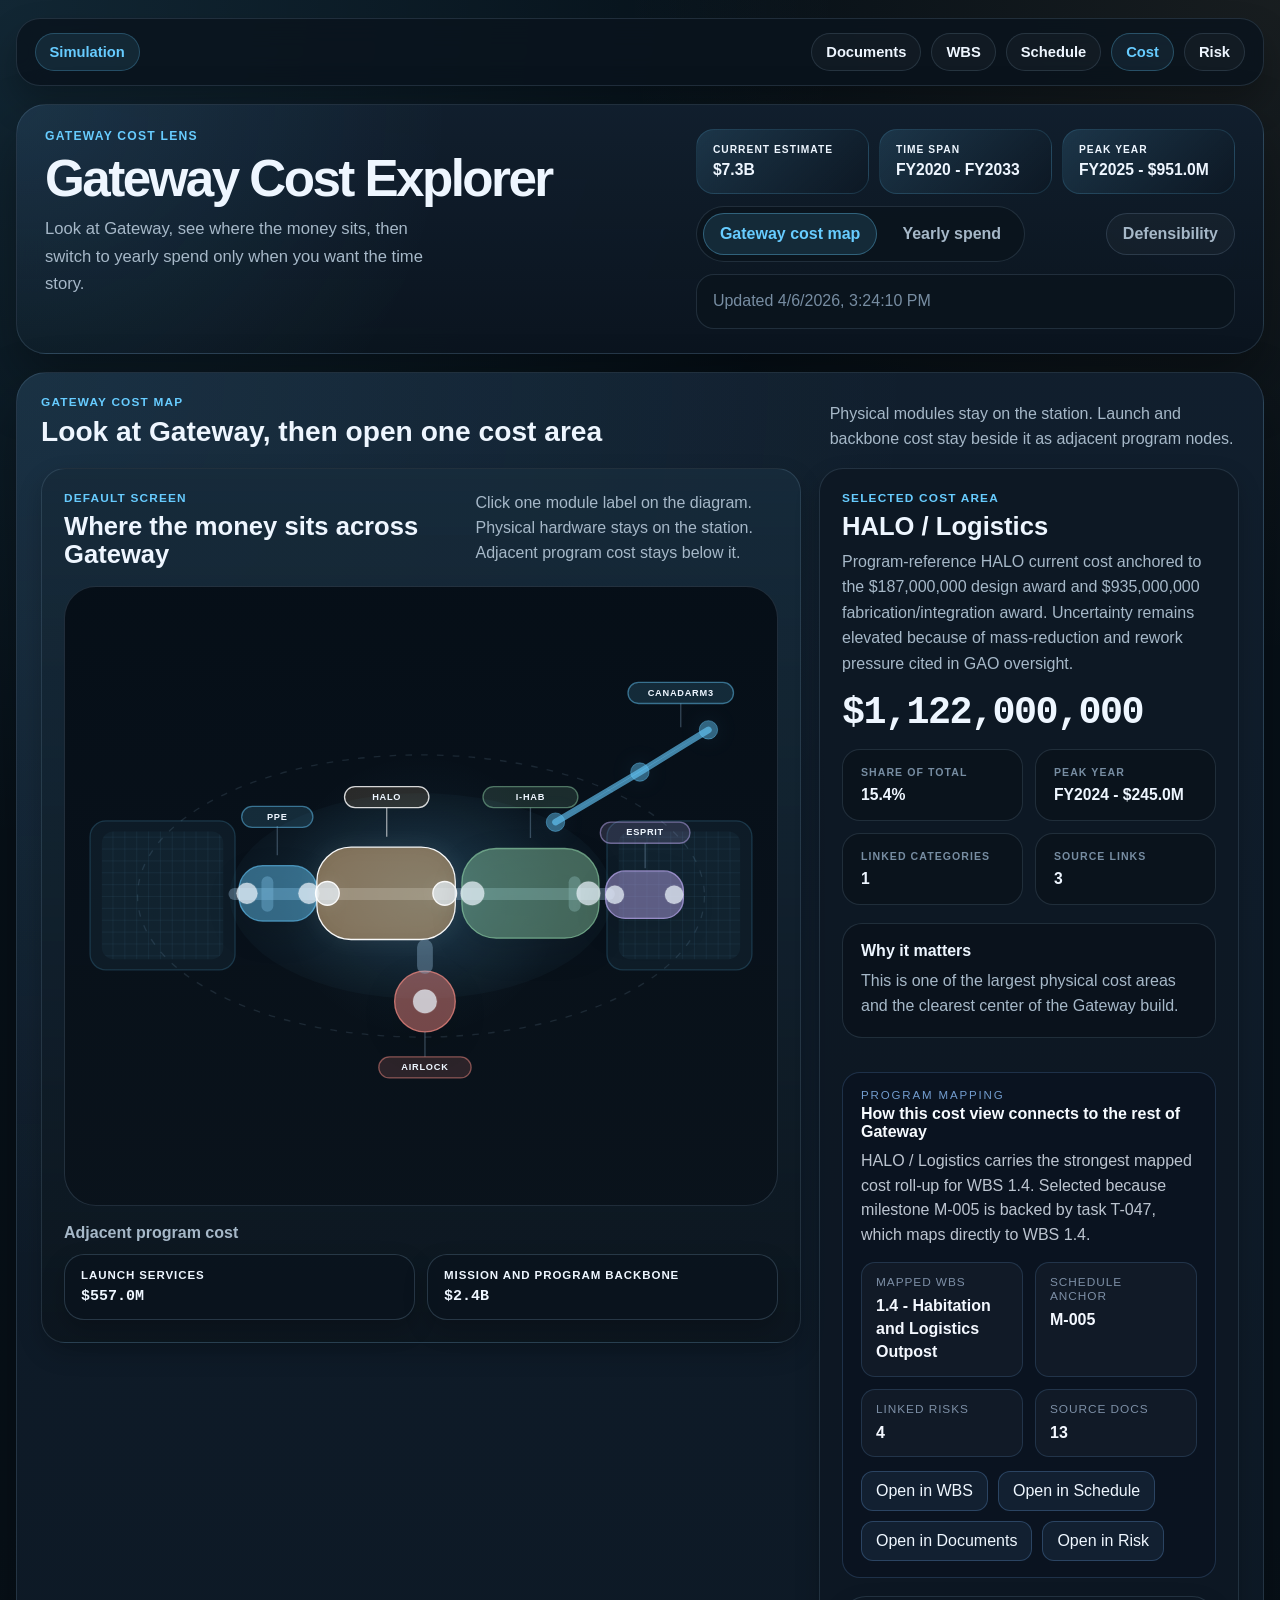
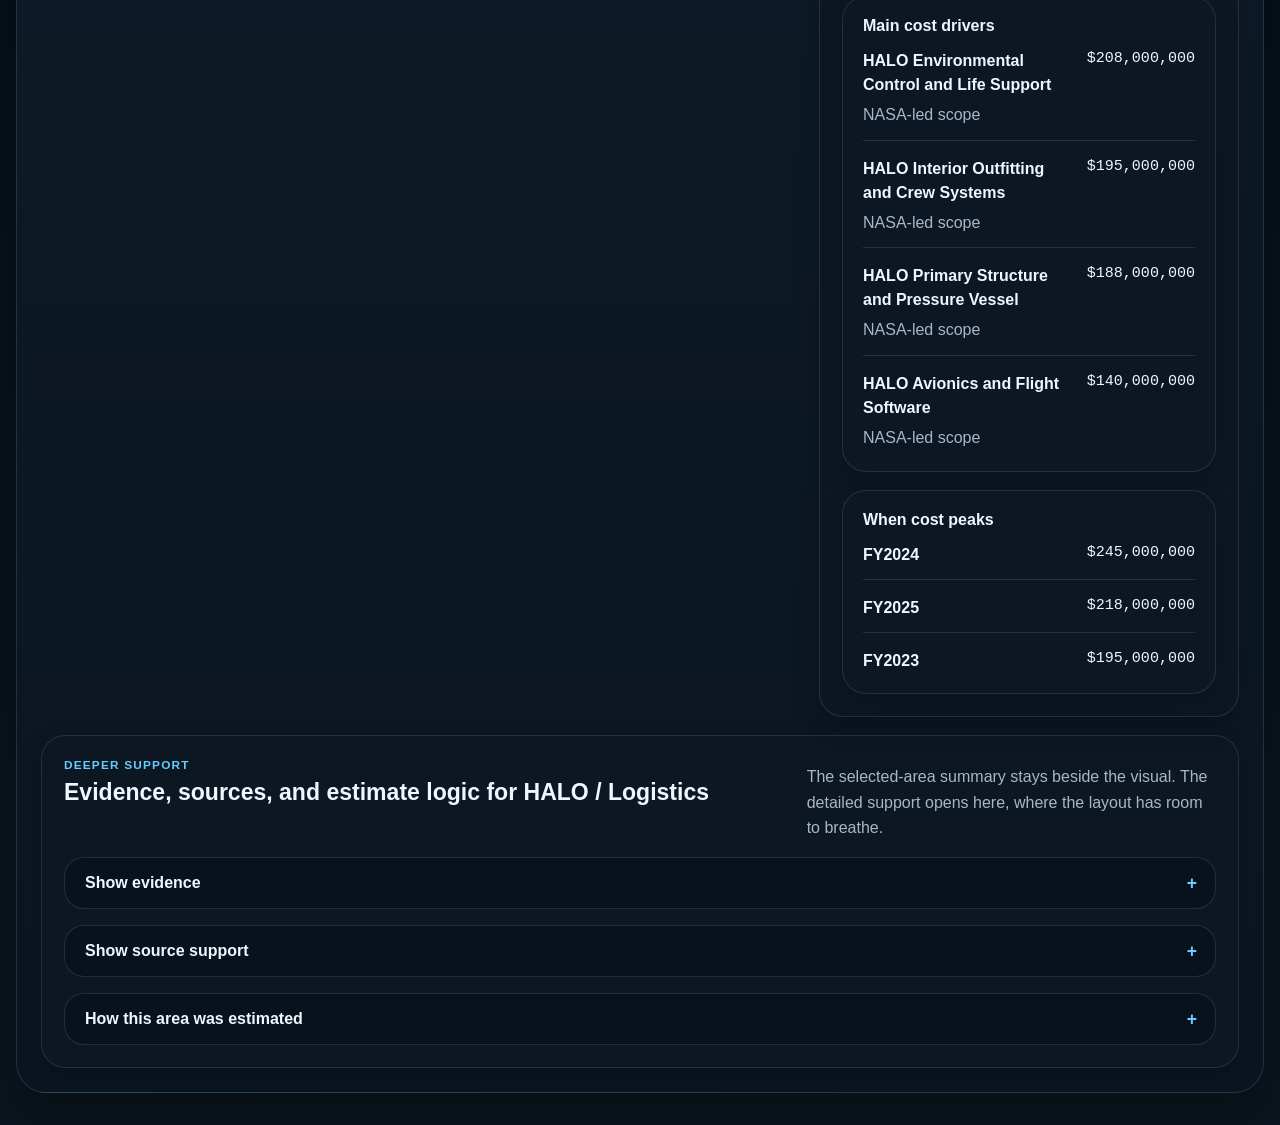
==== commit b53d1233: "Fix explorer reset behavior for inbound suite context" ====
--- a/cost/index.html
+++ b/cost/index.html
@@ -27,6 +27,7 @@
   />
   <meta name="twitter:image" content="../suite-assets/lunar-gateway-share-card.svg" />
   <link rel="icon" type="image/svg+xml" href="../suite-assets/lunar-gateway-favicon.svg" />
+  <link rel="stylesheet" href="../suite-assets/suite-context.css" />
   <link rel="stylesheet" href="./styles.css" />
 </head>
 <body>
--- a/suite-assets/suite-context.css
+++ b/suite-assets/suite-context.css
@@ -0,0 +1,205 @@
+.suite-context-host {
+  width: min(1320px, calc(100vw - 40px));
+  margin: 0 auto 20px;
+}
+
+.suite-context-banner {
+  border: 1px solid rgba(120, 183, 255, 0.24);
+  background:
+    linear-gradient(135deg, rgba(9, 19, 33, 0.94), rgba(9, 19, 33, 0.82)),
+    radial-gradient(circle at top right, rgba(103, 204, 255, 0.12), transparent 52%);
+  border-radius: 18px;
+  padding: 16px 18px;
+  box-shadow: 0 20px 48px rgba(0, 0, 0, 0.18);
+}
+
+.suite-context-banner__eyebrow {
+  margin: 0 0 6px;
+  font-size: 0.72rem;
+  letter-spacing: 0.16em;
+  text-transform: uppercase;
+  color: rgba(143, 195, 255, 0.78);
+}
+
+.suite-context-banner__title {
+  margin: 0;
+  font-size: 1.02rem;
+  color: #f5f9ff;
+}
+
+.suite-context-banner__body {
+  margin: 8px 0 0;
+  color: rgba(227, 236, 247, 0.82);
+  line-height: 1.55;
+}
+
+.suite-context-banner__chips {
+  display: flex;
+  flex-wrap: wrap;
+  gap: 8px;
+  margin-top: 12px;
+}
+
+.suite-context-chip {
+  display: inline-flex;
+  align-items: center;
+  gap: 6px;
+  border-radius: 999px;
+  padding: 7px 11px;
+  background: rgba(103, 204, 255, 0.1);
+  border: 1px solid rgba(103, 204, 255, 0.16);
+  color: #d8e9fb;
+  font-size: 0.82rem;
+}
+
+.suite-context-chip strong {
+  color: #ffffff;
+}
+
+.suite-context-actions {
+  display: flex;
+  flex-wrap: wrap;
+  gap: 10px;
+  margin-top: 14px;
+}
+
+.suite-context-action {
+  appearance: none;
+  display: inline-flex;
+  align-items: center;
+  justify-content: center;
+  min-height: 40px;
+  padding: 0 14px;
+  border-radius: 12px;
+  border: 1px solid rgba(120, 183, 255, 0.24);
+  background: rgba(120, 183, 255, 0.08);
+  color: #eff7ff;
+  font-size: 0.9rem;
+  font-weight: 600;
+  text-decoration: none;
+  font: inherit;
+  cursor: pointer;
+  transition: transform 140ms ease, border-color 140ms ease, background 140ms ease;
+}
+
+.suite-context-action:hover {
+  transform: translateY(-1px);
+  border-color: rgba(147, 202, 255, 0.4);
+  background: rgba(120, 183, 255, 0.16);
+}
+
+.suite-context-card {
+  margin-top: 16px;
+  border-radius: 18px;
+  border: 1px solid rgba(120, 183, 255, 0.18);
+  background: rgba(10, 19, 32, 0.72);
+  padding: 16px 18px;
+}
+
+.suite-context-card__eyebrow {
+  margin: 0 0 4px;
+  font-size: 0.72rem;
+  letter-spacing: 0.16em;
+  text-transform: uppercase;
+  color: rgba(143, 195, 255, 0.78);
+}
+
+.suite-context-card__title {
+  margin: 0;
+  color: #f7fbff;
+  font-size: 1rem;
+}
+
+.suite-context-card__body {
+  margin: 8px 0 0;
+  color: rgba(227, 236, 247, 0.82);
+  line-height: 1.55;
+}
+
+.suite-context-card__grid {
+  display: grid;
+  grid-template-columns: repeat(auto-fit, minmax(160px, 1fr));
+  gap: 12px;
+  margin-top: 14px;
+}
+
+.suite-context-stat {
+  border-radius: 14px;
+  border: 1px solid rgba(120, 183, 255, 0.16);
+  background: rgba(255, 255, 255, 0.03);
+  padding: 12px 14px;
+}
+
+.suite-context-stat__label {
+  display: block;
+  margin-bottom: 5px;
+  font-size: 0.74rem;
+  letter-spacing: 0.08em;
+  text-transform: uppercase;
+  color: rgba(155, 175, 201, 0.78);
+}
+
+.suite-context-stat__value {
+  display: block;
+  color: #f4f8ff;
+  font-weight: 600;
+  line-height: 1.45;
+}
+
+.suite-context-note {
+  margin-top: 12px;
+  color: rgba(214, 226, 240, 0.78);
+  line-height: 1.55;
+}
+
+.suite-context-list {
+  display: grid;
+  gap: 10px;
+  margin-top: 14px;
+}
+
+.suite-context-list__item {
+  border-radius: 14px;
+  border: 1px solid rgba(120, 183, 255, 0.14);
+  background: rgba(255, 255, 255, 0.03);
+  padding: 12px 14px;
+}
+
+.suite-context-list__meta {
+  margin: 0 0 4px;
+  color: rgba(155, 175, 201, 0.8);
+  font-size: 0.82rem;
+}
+
+.suite-context-list__title {
+  margin: 0;
+  color: #f4f8ff;
+  font-size: 0.95rem;
+}
+
+.suite-context-list__copy {
+  margin: 6px 0 0;
+  color: rgba(214, 226, 240, 0.78);
+  line-height: 1.5;
+}
+
+@media (max-width: 720px) {
+  .suite-context-host {
+    width: min(100vw - 24px, 1320px);
+    margin-bottom: 16px;
+  }
+
+  .suite-context-banner,
+  .suite-context-card {
+    padding: 14px;
+    border-radius: 16px;
+  }
+
+  .suite-context-actions {
+    flex-direction: column;
+  }
+
+  .suite-context-action {
+    width: 100%;
+  }
+}
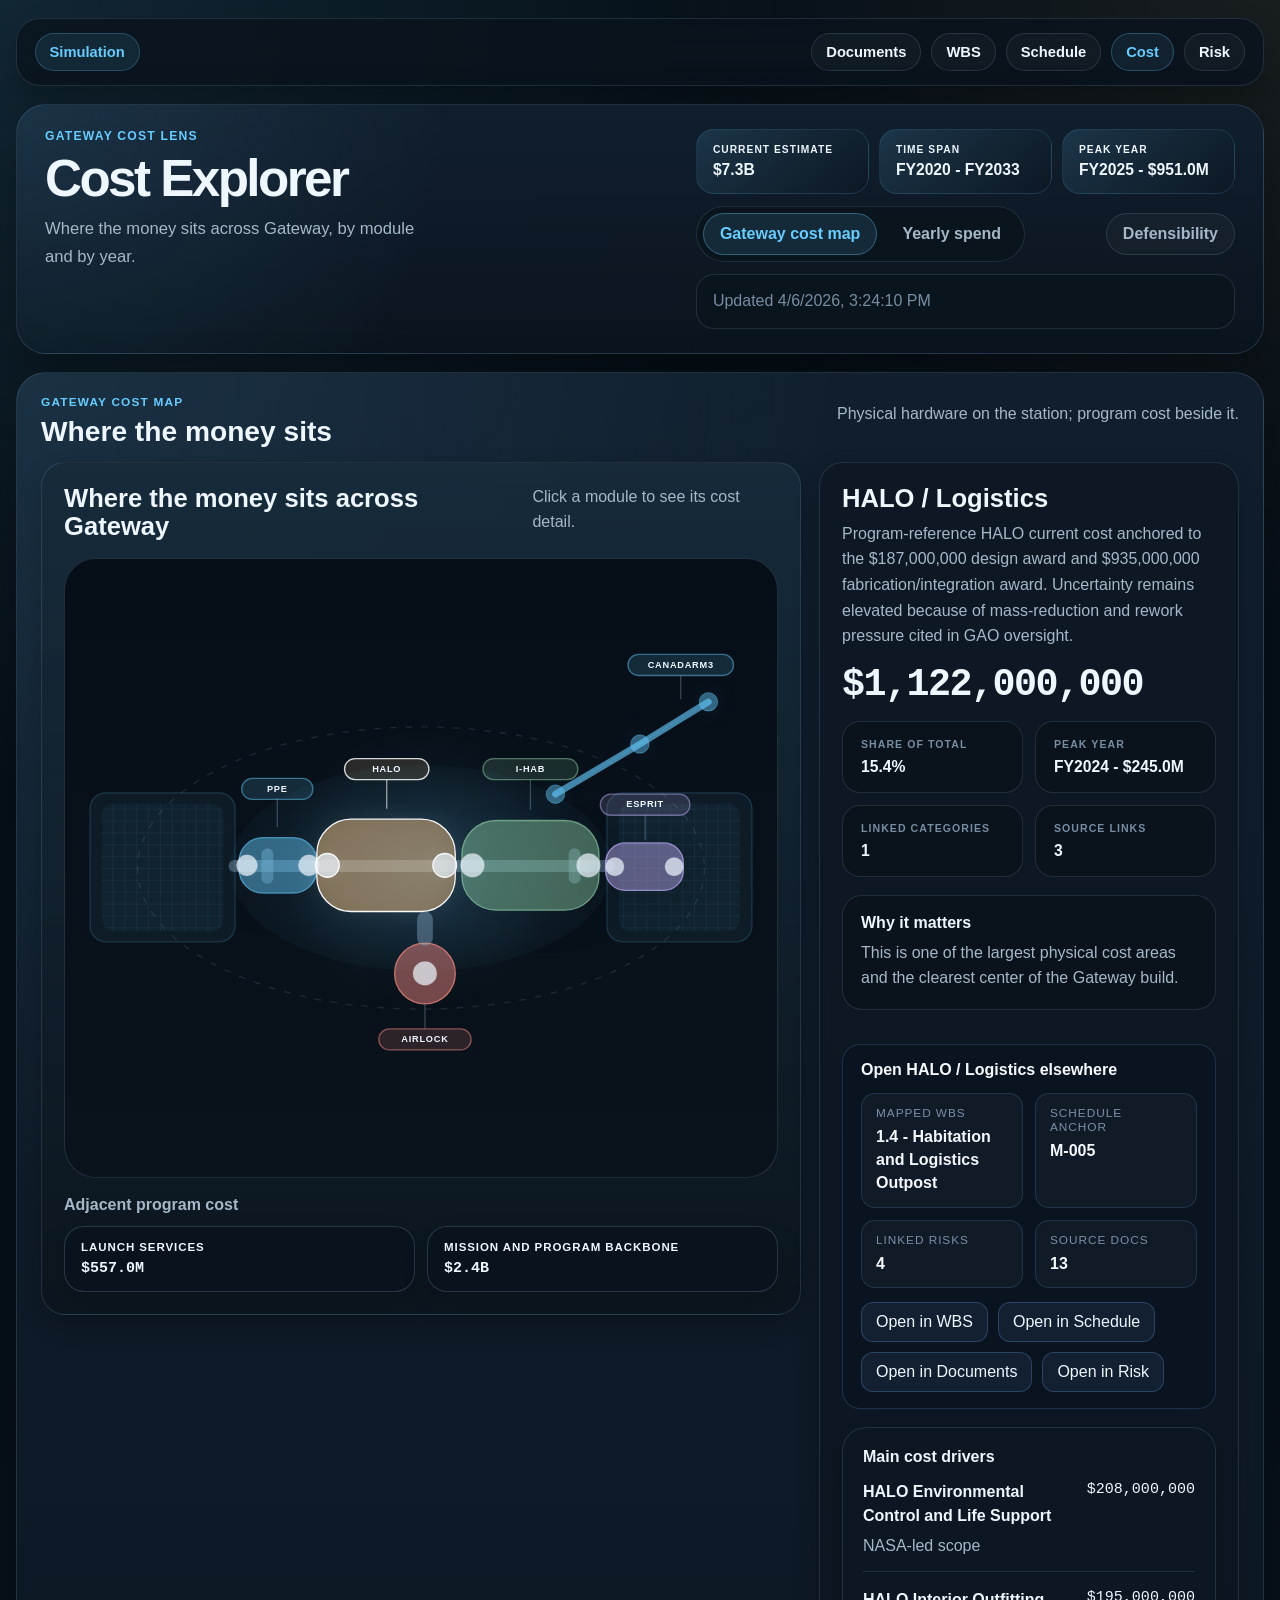
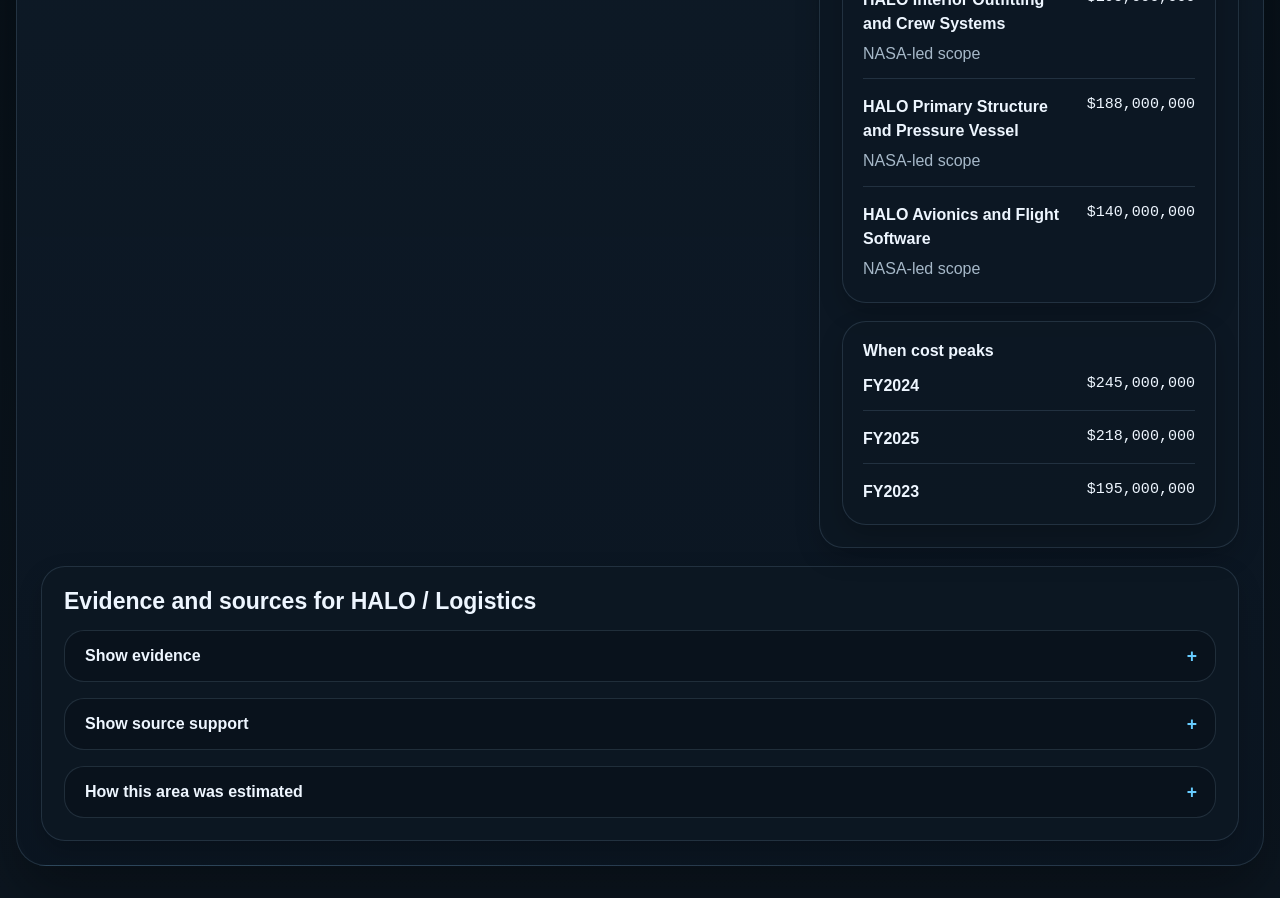
==== commit 1a696e80: "Intuitive sweep: Cost — strip meta-commentary, tighten view copy Co-Authored-By: Claude Opus 4.6 <no" ====
--- a/cost/index.html
+++ b/cost/index.html
@@ -46,17 +46,16 @@
     <header class="hero">
       <div class="hero__copy">
         <p class="eyebrow">Gateway Cost Lens</p>
-        <h1 id="appTitle">Gateway Cost Explorer</h1>
+        <h1 id="appTitle">Cost Explorer</h1>
         <p id="appSubtitle" class="hero__subtitle">
-          Look at Gateway, see where the money sits, then switch to yearly spend only when you want
-          the time story.
+          Where the money sits across Gateway, by module and by year.
         </p>
       </div>
 
       <div class="hero__meta">
         <div id="storySignals" class="story-signals" aria-label="Cost signals"></div>
         <div id="viewSwitcher" class="view-switcher" aria-label="Cost view navigation"></div>
-        <p id="snapshotStamp" class="hero-stamp">Loading cost data...</p>
+        <p id="snapshotStamp" class="hero-stamp">Loading…</p>
       </div>
     </header>
 
@@ -65,17 +64,14 @@
         <div class="story-panel__heading">
           <div>
             <p id="activeViewKicker" class="section-kicker">Gateway Cost Map</p>
-            <h2 id="activeViewHeading">Loading focused cost view</h2>
+            <h2 id="activeViewHeading">Loading…</h2>
           </div>
-          <p id="activeViewSubcopy" class="section-subcopy">
-            The focused cost story will open here.
-          </p>
+          <p id="activeViewSubcopy" class="section-subcopy"></p>
         </div>
 
         <div id="activeViewContent" class="active-view-content">
           <section class="loading-state">
-            <h3>Preparing focused cost screen</h3>
-            <p>The Cost Explorer will render the selected cost story here.</p>
+            <h3>Loading…</h3>
           </section>
         </div>
       </section>
--- a/cost/styles.css
+++ b/cost/styles.css
@@ -356,6 +356,12 @@
   align-items: start;
 }
 
+.method-story__primary {
+  display: grid;
+  gap: 18px;
+  align-items: start;
+}
+
 .hero-map,
 .year-panel,
 .method-panel,
@@ -1148,7 +1154,7 @@
 @media (min-width: 1080px) {
   .module-story__primary,
   .year-story__primary,
-  .method-story {
+  .method-story__primary {
     grid-template-columns: minmax(0, 1.42fr) minmax(420px, 0.78fr);
   }
 }
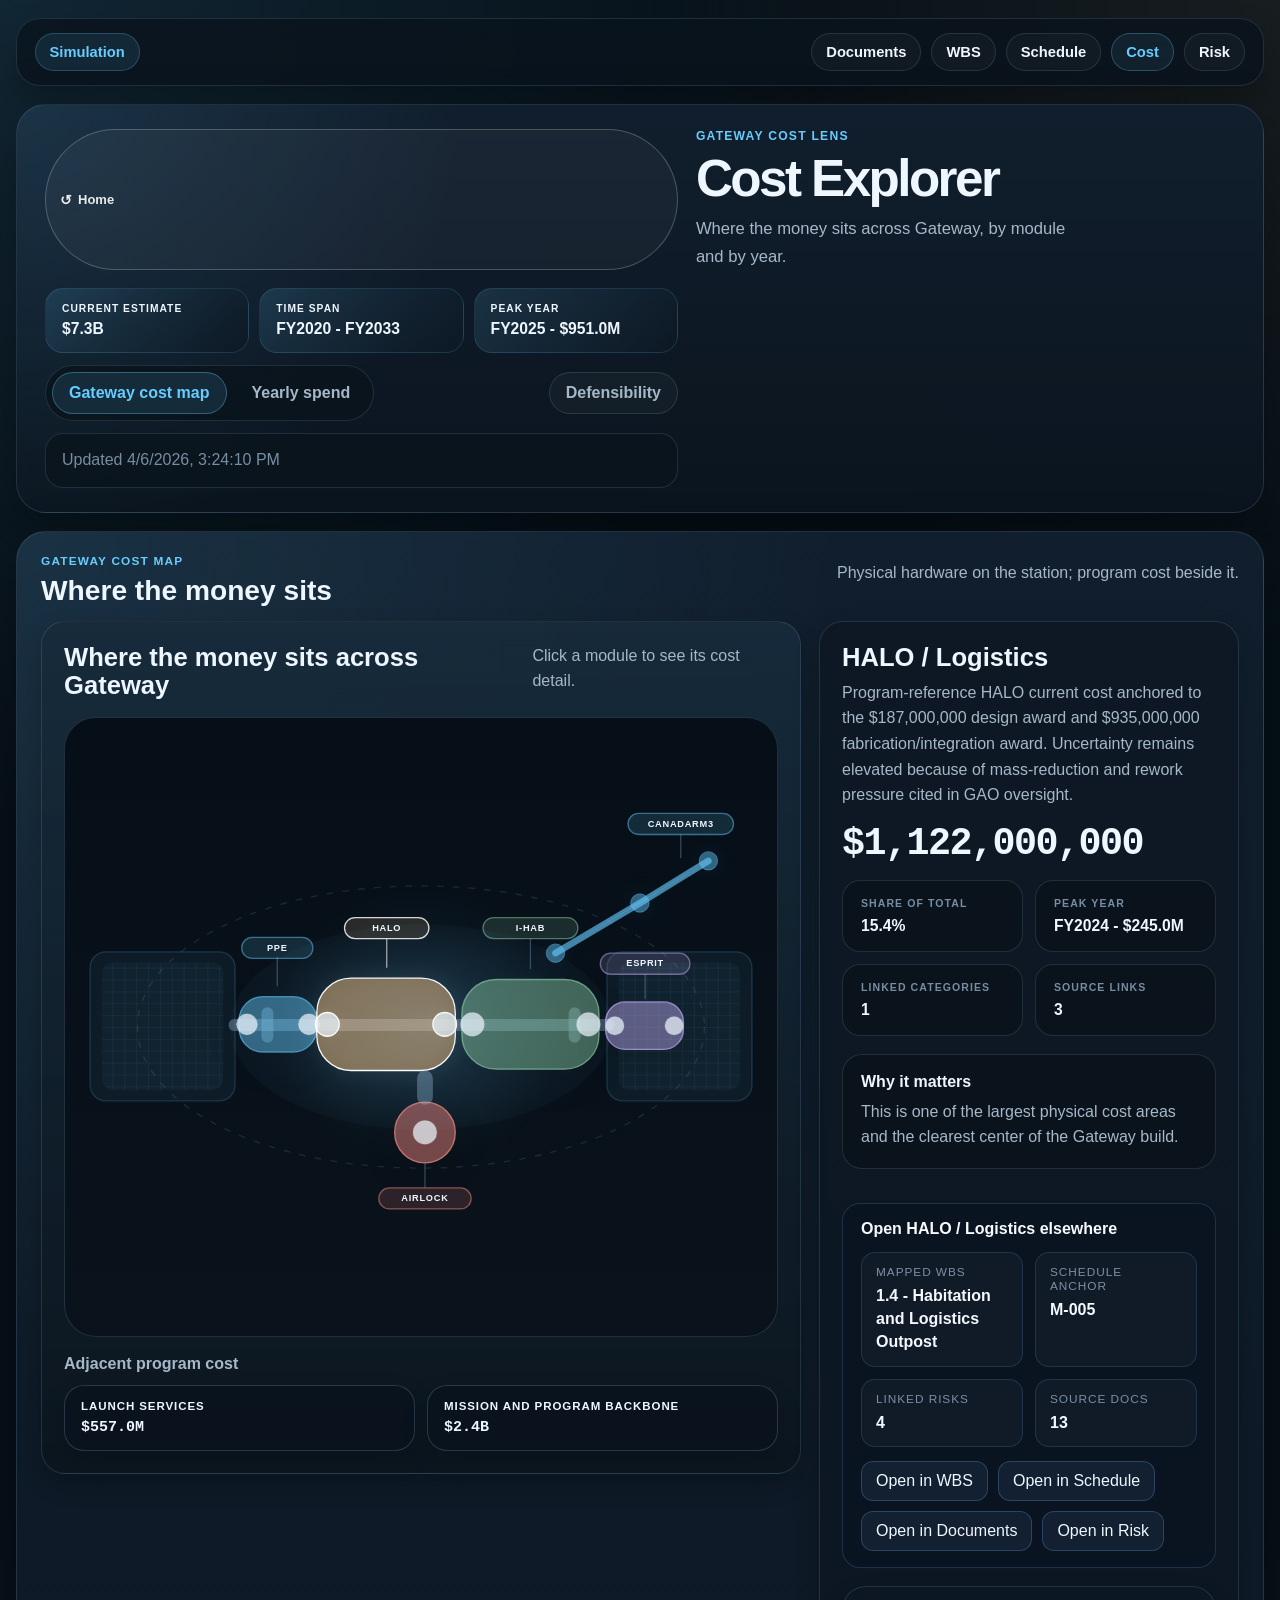
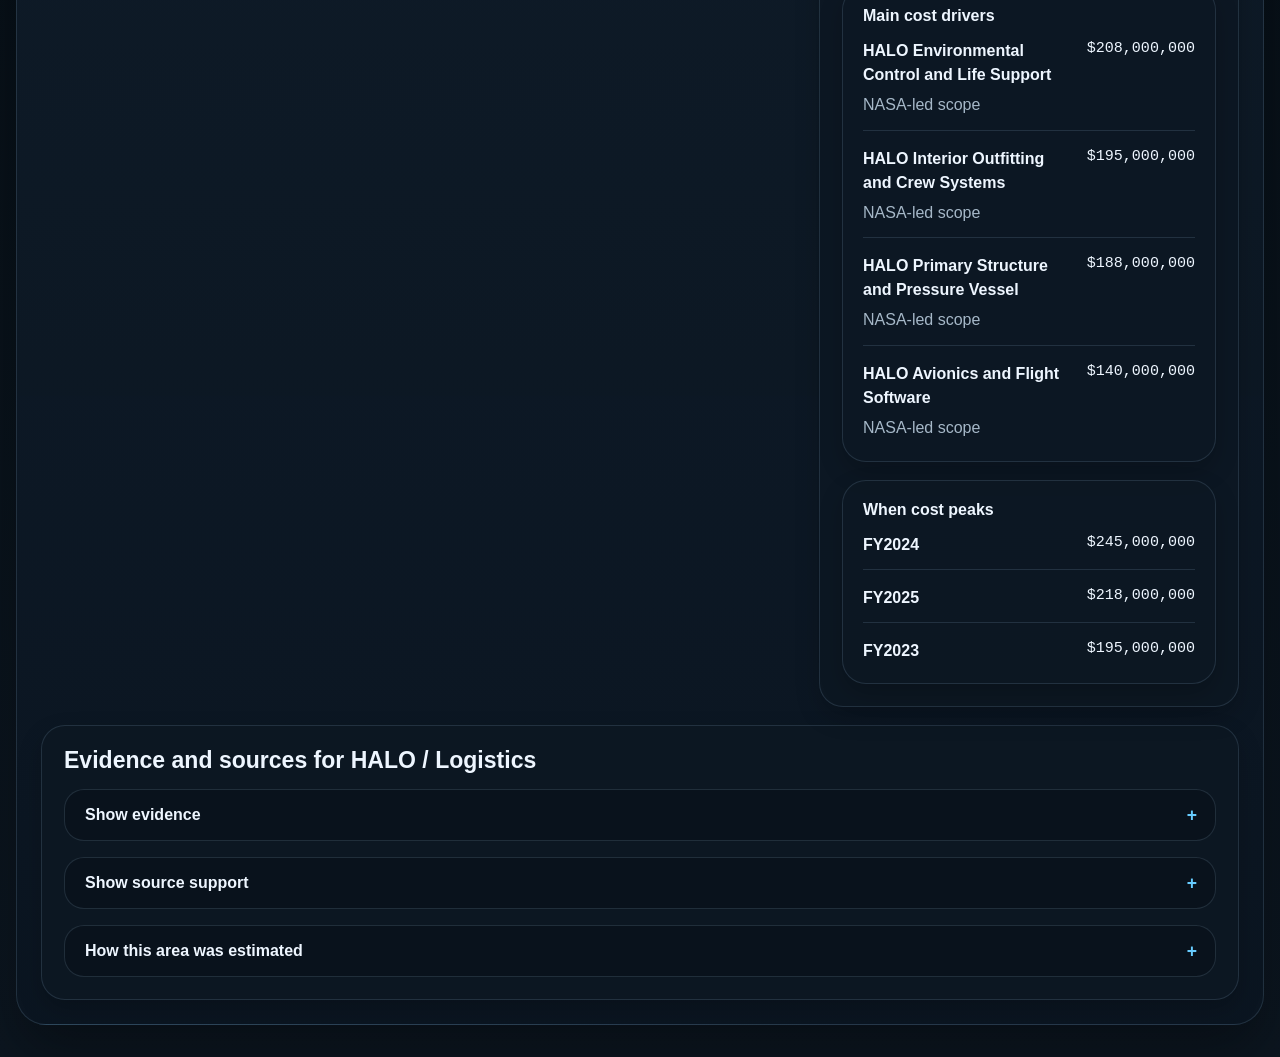
==== commit 67b405d4: "Add persistent Home button to all five explorer apps Always-visible reset control in each app header" ====
--- a/cost/index.html
+++ b/cost/index.html
@@ -44,6 +44,7 @@
     </nav>
 
     <header class="hero">
+      <button class="home-button" type="button" data-action="home">Home</button>
       <div class="hero__copy">
         <p class="eyebrow">Gateway Cost Lens</p>
         <h1 id="appTitle">Cost Explorer</h1>
--- a/cost/styles.css
+++ b/cost/styles.css
@@ -1283,3 +1283,36 @@
     text-align: left;
   }
 }
+
+/* Home button — universal reset control */
+.home-button {
+  display: inline-flex;
+  align-items: center;
+  gap: 6px;
+  padding: 8px 14px;
+  border: 1px solid rgba(255, 255, 255, 0.22);
+  border-radius: 999px;
+  background: rgba(255, 255, 255, 0.04);
+  color: rgba(255, 255, 255, 0.9);
+  font-size: 13px;
+  font-weight: 600;
+  font-family: inherit;
+  cursor: pointer;
+  transition: background 160ms ease, border-color 160ms ease;
+}
+
+.home-button:hover {
+  background: rgba(255, 255, 255, 0.08);
+  border-color: rgba(255, 255, 255, 0.4);
+}
+
+.home-button:focus-visible {
+  outline: 2px solid rgba(103, 180, 255, 0.6);
+  outline-offset: 2px;
+}
+
+.home-button::before {
+  content: "↺";
+  font-size: 14px;
+  line-height: 1;
+}
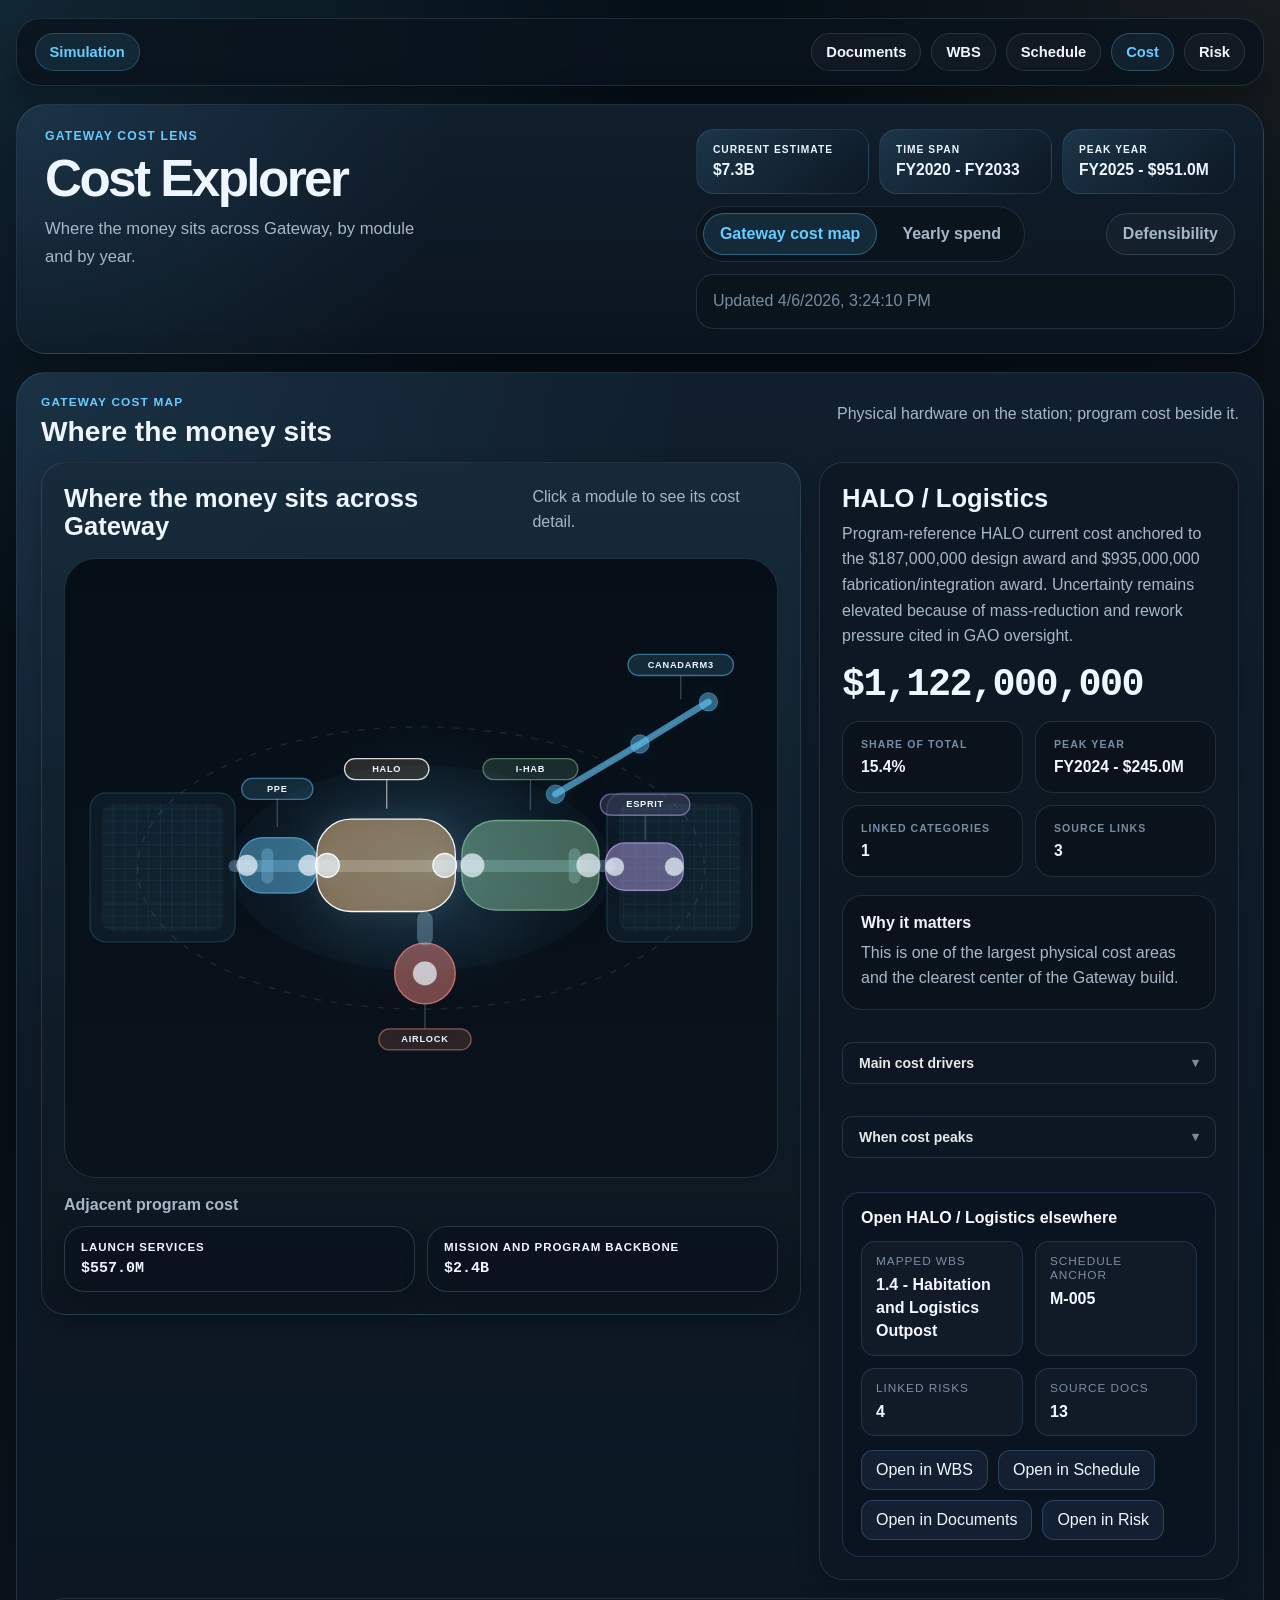
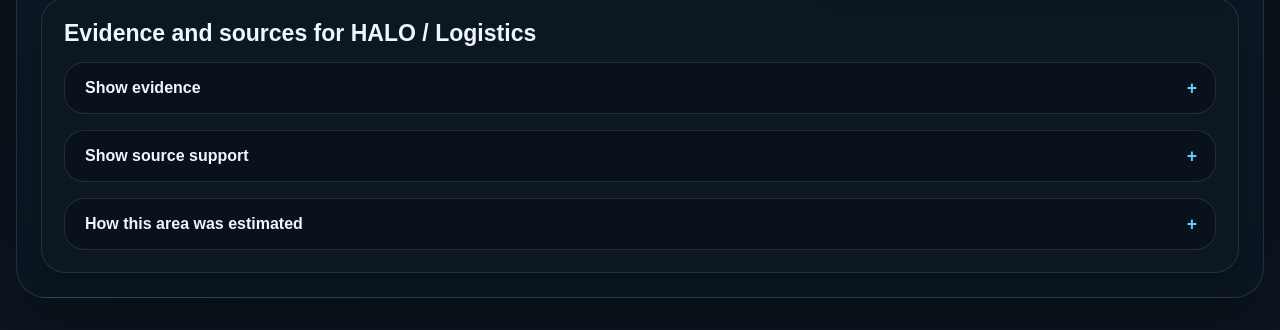
==== commit 624f52a5: "Remove Home button from WBS/Cost/Documents; slim Schedule milestone card; story-first Risk detail Co" ====
--- a/cost/index.html
+++ b/cost/index.html
@@ -44,7 +44,6 @@
     </nav>
 
     <header class="hero">
-      <button class="home-button" type="button" data-action="home">Home</button>
       <div class="hero__copy">
         <p class="eyebrow">Gateway Cost Lens</p>
         <h1 id="appTitle">Cost Explorer</h1>
--- a/cost/styles.css
+++ b/cost/styles.css
@@ -137,6 +137,7 @@
 }
 
 .hero {
+  position: relative;
   display: grid;
   grid-template-columns: minmax(0, 1.08fr) minmax(360px, 0.92fr);
   gap: 18px;
@@ -1284,35 +1285,150 @@
   }
 }
 
-/* Home button — universal reset control */
-.home-button {
-  display: inline-flex;
+/* Defensibility accordion — progressive disclosure for method topics */
+.method-panel__summary {
+  margin: 8px 0 0;
+  color: rgba(255, 255, 255, 0.7);
+  font-size: 14px;
+  line-height: 1.55;
+  max-width: 64ch;
+}
+
+.method-accordion {
+  display: grid;
+  gap: 8px;
+  margin-top: 20px;
+}
+
+.method-accordion-item {
+  border: 1px solid rgba(255, 255, 255, 0.12);
+  border-radius: 10px;
+  background: rgba(13, 24, 36, 0.7);
+  transition: border-color 160ms ease, background 160ms ease;
+}
+
+.method-accordion-item:hover {
+  border-color: rgba(255, 255, 255, 0.24);
+}
+
+.method-accordion-item[open] {
+  border-color: rgba(103, 180, 255, 0.4);
+  background: rgba(13, 24, 36, 0.95);
+}
+
+.method-accordion-item__summary {
+  display: grid;
+  grid-template-columns: auto 1fr auto;
+  grid-template-areas:
+    "eyebrow eyebrow chevron"
+    "title title chevron"
+    "preview preview chevron";
+  gap: 4px 12px;
+  padding: 14px 18px;
+  cursor: pointer;
+  list-style: none;
   align-items: center;
-  gap: 6px;
-  padding: 8px 14px;
-  border: 1px solid rgba(255, 255, 255, 0.22);
-  border-radius: 999px;
-  background: rgba(255, 255, 255, 0.04);
+}
+
+.method-accordion-item__summary::-webkit-details-marker {
+  display: none;
+}
+
+.method-accordion-item__eyebrow {
+  grid-area: eyebrow;
+  font-size: 11px;
+  font-weight: 700;
+  letter-spacing: 0.08em;
+  text-transform: uppercase;
+  color: rgba(103, 180, 255, 0.9);
+}
+
+.method-accordion-item__title {
+  grid-area: title;
+  font-size: 17px;
+  font-weight: 700;
+  color: rgba(255, 255, 255, 0.95);
+}
+
+.method-accordion-item__preview {
+  grid-area: preview;
+  font-size: 13px;
+  color: rgba(255, 255, 255, 0.6);
+  line-height: 1.5;
+}
+
+.method-accordion-item__chevron {
+  grid-area: chevron;
+  color: rgba(255, 255, 255, 0.5);
+  font-size: 14px;
+  transition: transform 160ms ease;
+}
+
+.method-accordion-item[open] .method-accordion-item__chevron {
+  transform: rotate(180deg);
+}
+
+.method-accordion-item__body {
+  padding: 0 18px 18px;
+}
+
+.method-accordion-item__list {
+  margin: 0;
+  padding: 0 0 0 18px;
+  display: grid;
+  gap: 8px;
+}
+
+.method-accordion-item__list li {
+  color: rgba(255, 255, 255, 0.8);
+  line-height: 1.6;
+  font-size: 14px;
+}
+
+/* Focus-panel progressive disclosure */
+.focus-disclosure {
+  margin-top: 14px;
+  border: 1px solid rgba(255, 255, 255, 0.12);
+  border-radius: 10px;
+  background: rgba(13, 24, 36, 0.6);
+  transition: border-color 160ms ease;
+}
+
+.focus-disclosure:hover {
+  border-color: rgba(255, 255, 255, 0.24);
+}
+
+.focus-disclosure[open] {
+  border-color: rgba(103, 180, 255, 0.35);
+  background: rgba(13, 24, 36, 0.9);
+}
+
+.focus-disclosure__summary {
+  display: flex;
+  align-items: center;
+  justify-content: space-between;
+  padding: 12px 16px;
+  cursor: pointer;
+  list-style: none;
+  font-size: 14px;
+  font-weight: 700;
   color: rgba(255, 255, 255, 0.9);
+}
+
+.focus-disclosure__summary::-webkit-details-marker {
+  display: none;
+}
+
+.focus-disclosure__chevron {
+  color: rgba(255, 255, 255, 0.5);
   font-size: 13px;
-  font-weight: 600;
-  font-family: inherit;
-  cursor: pointer;
-  transition: background 160ms ease, border-color 160ms ease;
-}
-
-.home-button:hover {
-  background: rgba(255, 255, 255, 0.08);
-  border-color: rgba(255, 255, 255, 0.4);
-}
-
-.home-button:focus-visible {
-  outline: 2px solid rgba(103, 180, 255, 0.6);
-  outline-offset: 2px;
-}
-
-.home-button::before {
-  content: "↺";
-  font-size: 14px;
-  line-height: 1;
-}
+  transition: transform 160ms ease;
+}
+
+.focus-disclosure[open] .focus-disclosure__chevron {
+  transform: rotate(180deg);
+}
+
+.focus-disclosure__body {
+  padding: 0 16px 16px;
+}
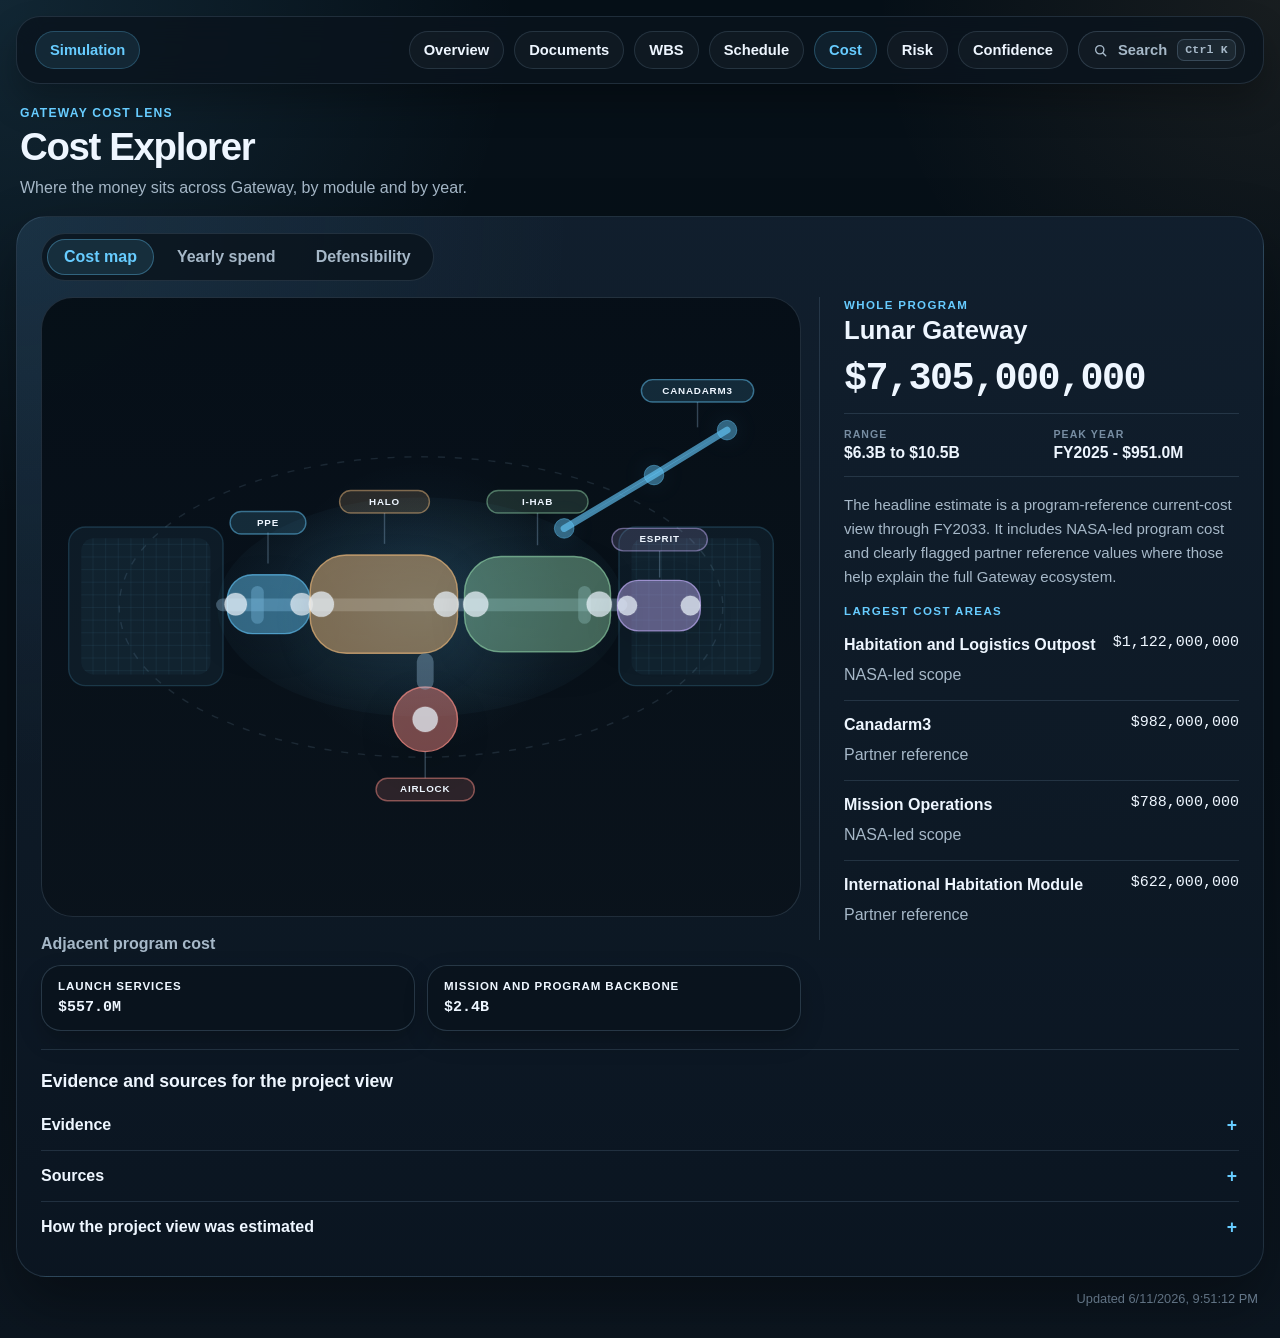
==== commit c04933bf: "Declutter the explorers, add a simulation layer, Overview, Confidence Lab and search Explorers (risk" ====
--- a/cost/index.html
+++ b/cost/index.html
@@ -29,17 +29,25 @@
   <link rel="icon" type="image/svg+xml" href="../suite-assets/lunar-gateway-favicon.svg" />
   <link rel="stylesheet" href="../suite-assets/suite-context.css" />
   <link rel="stylesheet" href="./styles.css" />
+  <link rel="stylesheet" href="../suite-assets/suite-shell.css" />
 </head>
 <body>
   <div class="app-shell">
     <nav class="suite-nav" aria-label="Gateway suite navigation">
       <a class="suite-nav__home" href="../" data-suite-route="simulation">Simulation</a>
       <div class="suite-nav__links">
+        <a class="suite-nav__link" href="../overview/" data-suite-route="overview">Overview</a>
         <a class="suite-nav__link" href="../documents/" data-suite-route="documents">Documents</a>
         <a class="suite-nav__link" href="../wbs/" data-suite-route="wbs">WBS</a>
         <a class="suite-nav__link" href="../schedule/" data-suite-route="schedule">Schedule</a>
         <a class="suite-nav__link suite-nav__link--active" href="./" data-suite-route="cost" aria-current="page">Cost</a>
         <a class="suite-nav__link" href="../risk/" data-suite-route="risk">Risk</a>
+        <a class="suite-nav__link" href="../confidence/" data-suite-route="confidence">Confidence</a>
+        <button class="suite-nav__search" type="button" data-suite-search aria-label="Search the Gateway suite">
+          <svg viewBox="0 0 20 20" aria-hidden="true"><circle cx="9" cy="9" r="5.5" fill="none" stroke="currentColor" stroke-width="1.8"/><path d="M13.2 13.2 17 17" stroke="currentColor" stroke-width="1.8" stroke-linecap="round"/></svg>
+          <span>Search</span>
+          <span class="suite-nav__search-hint" data-suite-search-hint>Ctrl K</span>
+        </button>
       </div>
     </nav>
 
@@ -51,22 +59,17 @@
           Where the money sits across Gateway, by module and by year.
         </p>
       </div>
-
-      <div class="hero__meta">
-        <div id="storySignals" class="story-signals" aria-label="Cost signals"></div>
-        <div id="viewSwitcher" class="view-switcher" aria-label="Cost view navigation"></div>
-        <p id="snapshotStamp" class="hero-stamp">Loading…</p>
-      </div>
     </header>
 
     <main class="page">
       <section class="panel story-panel" aria-labelledby="activeViewHeading">
         <div class="story-panel__heading">
-          <div>
-            <p id="activeViewKicker" class="section-kicker">Gateway Cost Map</p>
+          <div id="viewSwitcher" class="view-switcher" role="group" aria-label="Cost view"></div>
+          <div class="sr-only">
+            <p id="activeViewKicker">Gateway Cost Map</p>
             <h2 id="activeViewHeading">Loading…</h2>
+            <p id="activeViewSubcopy"></p>
           </div>
-          <p id="activeViewSubcopy" class="section-subcopy"></p>
         </div>
 
         <div id="activeViewContent" class="active-view-content">
@@ -75,6 +78,7 @@
           </section>
         </div>
       </section>
+      <p id="snapshotStamp" class="page-stamp">Loading…</p>
     </main>
   </div>
 
@@ -97,5 +101,6 @@
     })();
   </script>
   <script type="module" src="./app.js"></script>
+  <script type="module" src="../suite-assets/suite-shell.js"></script>
 </body>
 </html>
--- a/suite-assets/suite-context.css
+++ b/suite-assets/suite-context.css
@@ -183,6 +183,71 @@
   line-height: 1.5;
 }
 
+.suite-scope-pill {
+  display: inline-flex;
+  flex-wrap: wrap;
+  align-items: center;
+  gap: 10px;
+  margin: 0 0 14px;
+  border-radius: 999px;
+  padding: 8px 10px 8px 14px;
+  background: rgba(103, 204, 255, 0.12);
+  border: 1px solid rgba(103, 204, 255, 0.28);
+}
+
+.suite-scope-pill__label {
+  color: #f5f9ff;
+  font-size: 0.88rem;
+  font-weight: 600;
+}
+
+.suite-scope-pill__note {
+  color: rgba(214, 226, 240, 0.78);
+  font-size: 0.8rem;
+  letter-spacing: 0.04em;
+  text-transform: uppercase;
+}
+
+.suite-scope-pill__clear {
+  appearance: none;
+  border: 1px solid rgba(120, 183, 255, 0.3);
+  border-radius: 999px;
+  padding: 4px 12px;
+  background: rgba(120, 183, 255, 0.1);
+  color: #eff7ff;
+  font: inherit;
+  font-size: 0.82rem;
+  font-weight: 600;
+  cursor: pointer;
+  transition: border-color 140ms ease, background 140ms ease;
+}
+
+.suite-scope-pill__clear:hover {
+  border-color: rgba(147, 202, 255, 0.5);
+  background: rgba(120, 183, 255, 0.2);
+}
+
+.suite-scope-empty {
+  border: 1px solid rgba(120, 183, 255, 0.2);
+  border-radius: 18px;
+  background: rgba(10, 19, 32, 0.72);
+  padding: 18px;
+  margin: 0 0 14px;
+}
+
+.suite-scope-empty__title {
+  margin: 0;
+  color: #f5f9ff;
+  font-weight: 600;
+}
+
+.suite-scope-empty__actions {
+  display: flex;
+  flex-wrap: wrap;
+  gap: 10px;
+  margin-top: 12px;
+}
+
 @media (max-width: 720px) {
   .suite-context-host {
     width: min(100vw - 24px, 1320px);
@@ -203,3 +268,128 @@
     width: 100%;
   }
 }
+
+/* Handoff row: the same component under every selected item, in every app. */
+.suite-open-in {
+  display: flex;
+  flex-wrap: wrap;
+  align-items: center;
+  gap: 8px;
+  font-size: 0.86rem;
+}
+
+.suite-open-in__label {
+  margin-right: 4px;
+  color: rgba(155, 175, 201, 0.82);
+  font-size: 0.72rem;
+  font-weight: 700;
+  letter-spacing: 0.12em;
+  text-transform: uppercase;
+}
+
+.suite-open-in__link {
+  display: inline-flex;
+  align-items: center;
+  gap: 6px;
+  min-height: 30px;
+  padding: 0 12px;
+  border-radius: 999px;
+  border: 1px solid rgba(120, 183, 255, 0.26);
+  background: rgba(120, 183, 255, 0.07);
+  color: #dcecfb;
+  font-weight: 650;
+  text-decoration: none;
+  transition: border-color 140ms ease, background 140ms ease, color 140ms ease;
+}
+
+.suite-open-in__link::after {
+  content: "\2192";
+  color: rgba(143, 195, 255, 0.8);
+  transition: transform 140ms ease;
+}
+
+.suite-open-in__link:hover,
+.suite-open-in__link:focus-visible {
+  border-color: rgba(147, 202, 255, 0.6);
+  background: rgba(120, 183, 255, 0.16);
+  color: #ffffff;
+}
+
+.suite-open-in__link:hover::after {
+  transform: translateX(2px);
+}
+
+/* Arrival context is one quiet line, the same shape as the scope pill: what
+   you are looking at and a way back. The longer explanation, chips and
+   eyebrow stay in the markup for assistive tech but are not drawn. */
+.suite-context-host {
+  width: auto;
+  margin: 0 0 14px;
+}
+
+.suite-context-host:empty {
+  display: none;
+}
+
+.suite-context-banner {
+  display: inline-flex;
+  flex-wrap: wrap;
+  align-items: center;
+  gap: 8px 12px;
+  max-width: 100%;
+  margin: 0 0 14px;
+  padding: 7px 8px 7px 16px;
+  border-radius: 999px;
+  border-color: rgba(103, 204, 255, 0.28);
+  background: rgba(103, 204, 255, 0.1);
+  box-shadow: none;
+}
+
+/* In a grid or flex parent the pill keeps its own width. */
+.suite-context-banner,
+.suite-scope-pill {
+  justify-self: start;
+  align-self: flex-start;
+}
+
+.suite-context-host .suite-context-banner,
+.suite-context-host .suite-scope-pill {
+  margin-bottom: 0;
+}
+
+.suite-context-banner__eyebrow,
+.suite-context-banner__body,
+.suite-context-banner__chips {
+  position: absolute;
+  width: 1px;
+  height: 1px;
+  overflow: hidden;
+  clip: rect(0, 0, 0, 0);
+  white-space: nowrap;
+}
+
+.suite-context-banner__title {
+  font-size: 0.88rem;
+  font-weight: 600;
+}
+
+.suite-context-banner .suite-context-actions {
+  flex-direction: row;
+  margin: 0;
+}
+
+.suite-context-banner .suite-context-action {
+  width: auto;
+  min-height: 28px;
+  padding: 0 12px;
+  border-radius: 999px;
+  font-size: 0.82rem;
+}
+
+/* A wrapped pill reads as a blob; on narrow screens it becomes a soft box. */
+@media (max-width: 720px) {
+  .suite-scope-pill,
+  .suite-context-banner {
+    border-radius: 16px;
+  }
+}
--- a/cost/styles.css
+++ b/cost/styles.css
@@ -77,8 +77,8 @@
 }
 
 .app-shell {
-  width: min(1500px, calc(100% - 32px));
-  margin: 18px auto 32px;
+  width: min(1560px, calc(100% - 32px));
+  margin: 16px auto 32px;
 }
 
 .suite-nav {
@@ -141,7 +141,8 @@
   display: grid;
   grid-template-columns: minmax(0, 1.08fr) minmax(360px, 0.92fr);
   gap: 18px;
-  padding: 24px 28px;
+  align-items: center;
+  padding: 20px 26px;
   border: 1px solid var(--line);
   border-radius: var(--radius-xl);
   background:
@@ -153,19 +154,11 @@
 
 .hero__copy {
   display: grid;
-  gap: 12px;
+  gap: 8px;
   align-content: start;
 }
 
-.hero__meta {
-  display: grid;
-  gap: 12px;
-  align-content: start;
-}
-
 .eyebrow,
-.section-kicker,
-.signal-pill__label,
 .detail-metric__label,
 .detail-hero__eyebrow,
 .support-card__eyebrow,
@@ -178,7 +171,6 @@
 }
 
 .eyebrow,
-.section-kicker,
 .hero-map__eyebrow,
 .detail-hero__eyebrow,
 .support-card__eyebrow,
@@ -193,42 +185,17 @@
 
 .hero h1 {
   margin: 0;
-  font-size: clamp(2.4rem, 4vw, 4.2rem);
-  line-height: 0.94;
-  letter-spacing: -0.05em;
+  font-size: clamp(1.9rem, 3vw, 2.7rem);
+  line-height: 1;
+  letter-spacing: -0.035em;
 }
 
 .hero__subtitle {
-  max-width: 42ch;
-  margin: 0;
-  font-size: 1.04rem;
-  line-height: 1.65;
+  max-width: 62ch;
+  margin: 2px 0 0;
+  font-size: 1rem;
+  line-height: 1.5;
   color: var(--ink-soft);
-}
-
-.story-signals {
-  display: grid;
-  grid-template-columns: repeat(3, minmax(0, 1fr));
-  gap: 10px;
-}
-
-.signal-pill {
-  padding: 14px 16px;
-  border: 1px solid rgba(103, 204, 255, 0.14);
-  border-radius: 18px;
-  background: linear-gradient(135deg, rgba(103, 204, 255, 0.14), rgba(13, 24, 36, 0.92));
-}
-
-.signal-pill__label {
-  display: block;
-  font-size: 0.64rem;
-}
-
-.signal-pill__value {
-  display: block;
-  margin-top: 6px;
-  font-size: 0.98rem;
-  font-weight: 800;
 }
 
 .view-switcher {
@@ -248,8 +215,7 @@
   background: rgba(10, 20, 29, 0.82);
 }
 
-.view-switcher__button,
-.view-switcher__support {
+.view-switcher__button {
   min-height: 42px;
   padding: 0 16px;
   border-radius: 999px;
@@ -260,8 +226,7 @@
   transition: background 160ms ease, border-color 160ms ease, color 160ms ease, transform 160ms ease;
 }
 
-.view-switcher__button:hover,
-.view-switcher__support:hover {
+.view-switcher__button:hover {
   transform: translateY(-1px);
   color: var(--ink);
 }
@@ -270,26 +235,6 @@
   border-color: rgba(103, 204, 255, 0.34);
   background: rgba(103, 204, 255, 0.12);
   color: var(--brand);
-}
-
-.view-switcher__support {
-  border-color: rgba(148, 184, 214, 0.18);
-  background: rgba(255, 255, 255, 0.03);
-}
-
-.view-switcher__support.is-active {
-  border-color: rgba(103, 204, 255, 0.22);
-  color: var(--brand);
-}
-
-.hero-stamp {
-  margin: 0;
-  padding: 14px 16px;
-  border: 1px solid var(--line);
-  border-radius: 18px;
-  background: rgba(10, 20, 29, 0.8);
-  color: var(--ink-faint);
-  line-height: 1.55;
 }
 
 .page {
@@ -319,18 +264,6 @@
   margin: 0;
   font-size: clamp(1.65rem, 2.2vw, 2.4rem);
   line-height: 1.04;
-}
-
-.section-kicker {
-  margin: 0 0 8px;
-  font-size: 0.74rem;
-}
-
-.section-subcopy {
-  max-width: 46ch;
-  margin: 6px 0 0;
-  color: var(--ink-soft);
-  line-height: 1.6;
 }
 
 .active-view-content {
@@ -395,7 +328,6 @@
     rgba(13, 24, 36, 0.94);
 }
 
-.hero-map__topline,
 .year-panel__topline,
 .method-panel__topline {
   display: flex;
@@ -1083,21 +1015,6 @@
   font-weight: 800;
 }
 
-.row-flag {
-  display: inline-flex;
-  align-items: center;
-  width: fit-content;
-  min-height: 24px;
-  padding: 0 10px;
-  border-radius: 999px;
-  background: rgba(103, 204, 255, 0.12);
-  color: var(--brand);
-  font-size: 0.68rem;
-  font-weight: 800;
-  letter-spacing: 0.08em;
-  text-transform: uppercase;
-}
-
 .year-row__track {
   min-height: 18px;
   border-radius: 999px;
@@ -1165,10 +1082,6 @@
     grid-template-columns: 1fr;
   }
 
-  .story-signals {
-    grid-template-columns: repeat(3, minmax(0, 1fr));
-  }
-
   .hero-map,
   .year-panel,
   .method-panel {
@@ -1182,8 +1095,8 @@
 
 @media (max-width: 860px) {
   .app-shell {
-    width: min(100% - 20px, 1500px);
-    margin: 10px auto 22px;
+    width: calc(100% - 20px);
+    margin: 10px auto 24px;
   }
 
   .hero,
@@ -1194,18 +1107,16 @@
   }
 
   .story-panel__heading,
-  .hero-map__topline,
-  .year-panel__topline,
-  .method-panel__topline,
-  .module-support__heading,
-  .support-card__topline {
+.year-panel__topline,
+.method-panel__topline,
+.module-support__heading,
+.support-card__topline {
     flex-direction: column;
   }
 
-  .story-signals,
   .detail-metrics,
-  .adjacent-program__nodes,
-  .method-list {
+.adjacent-program__nodes,
+.method-list {
     grid-template-columns: 1fr;
   }
 
@@ -1432,3 +1343,286 @@
 .focus-disclosure__body {
   padding: 0 16px 16px;
 }
+
+/* ---------------------------------------------------------------------------
+   Layout: title line, then one panel. The tabs sit on the content they
+   switch. The detail column is one surface: figure, handoffs, two facts,
+   then the list. No number appears twice on a screen.
+   --------------------------------------------------------------------------- */
+.hero {
+  display: block;
+  padding: 4px 4px 16px;
+  border: 0;
+  border-radius: 0;
+  background: none;
+  box-shadow: none;
+  backdrop-filter: none;
+}
+
+.page {
+  margin-top: 0;
+}
+
+.story-panel__heading {
+  align-items: center;
+  padding: 16px 24px 0;
+}
+
+.view-switcher {
+  justify-content: flex-start;
+  gap: 6px;
+  padding: 5px;
+  border: 1px solid var(--line);
+  border-radius: 999px;
+  background: rgba(10, 20, 29, 0.82);
+}
+
+.view-switcher__button {
+  min-height: 36px;
+  padding: 0 16px;
+}
+
+.hero-map {
+  min-height: clamp(540px, 60vh, 760px);
+}
+
+.focus-panel {
+  gap: 16px;
+}
+
+.focus-panel__eyebrow {
+  margin: 0 0 6px;
+  color: var(--brand);
+  font-size: 0.72rem;
+  font-weight: 800;
+  letter-spacing: 0.12em;
+  text-transform: uppercase;
+}
+
+.focus-panel__lead {
+  margin: 8px 0 0;
+  color: var(--ink-soft);
+  line-height: 1.5;
+}
+
+.focus-panel__summary {
+  margin: 0;
+  font-size: 0.94rem;
+}
+
+.detail-metrics {
+  gap: 0 24px;
+  padding: 14px 0;
+  border-top: 1px solid var(--line);
+  border-bottom: 1px solid var(--line);
+}
+
+.detail-metric {
+  gap: 4px;
+  padding: 0;
+  border: 0;
+  border-radius: 0;
+  background: none;
+}
+
+.focus-section h4 {
+  margin: 0;
+  color: var(--brand);
+  font-size: 0.72rem;
+  font-weight: 800;
+  letter-spacing: 0.12em;
+  text-transform: uppercase;
+}
+
+.focus-section .detail-list {
+  margin-top: 4px;
+  gap: 0;
+}
+
+.focus-section .detail-item {
+  padding: 12px 0;
+}
+
+.focus-section .detail-item:first-child {
+  border-top: 0;
+}
+
+.focus-disclosure {
+  margin-top: 0;
+  border: 0;
+  border-top: 1px solid var(--line);
+  border-radius: 0;
+  background: none;
+}
+
+.focus-disclosure__summary {
+  padding-left: 0;
+  padding-right: 0;
+}
+
+.focus-disclosure__body {
+  padding-left: 0;
+  padding-right: 0;
+}
+
+.page-stamp {
+  margin: 14px 6px 0;
+  color: var(--ink-faint);
+  font-size: 0.8rem;
+  text-align: right;
+}
+
+.sr-only {
+  position: absolute;
+  width: 1px;
+  height: 1px;
+  margin: -1px;
+  padding: 0;
+  overflow: hidden;
+  clip: rect(0, 0, 0, 0);
+  white-space: nowrap;
+  border: 0;
+}
+
+/* One surface per view: the panel. Its regions are separated by space and
+   hairlines instead of a second layer of boxes. */
+.hero-map,
+.year-panel,
+.method-panel,
+.module-support {
+  padding: 0;
+  border: 0;
+  border-radius: 0;
+  background: none;
+  box-shadow: none;
+}
+
+.focus-panel {
+  padding: 2px 0 0 24px;
+  border: 0;
+  border-left: 1px solid var(--line);
+  border-radius: 0;
+  background: none;
+  box-shadow: none;
+}
+
+.module-support {
+  padding-top: 22px;
+  border-top: 1px solid var(--line);
+  gap: 0;
+}
+
+.module-support__heading h3 {
+  margin-bottom: 8px;
+  font-size: 1.1rem;
+}
+
+.support-disclosure {
+  border: 0;
+  border-bottom: 1px solid var(--line);
+  border-radius: 0;
+  background: none;
+}
+
+.support-disclosure:last-child {
+  border-bottom: 0;
+}
+
+.support-disclosure > summary {
+  padding-left: 0;
+  padding-right: 0;
+}
+
+.support-disclosure__body {
+  padding-left: 0;
+  padding-right: 0;
+}
+
+.module-story > .suite-scope-pill,
+.year-story > .suite-scope-pill,
+.method-story > .suite-scope-pill {
+  justify-self: start;
+}
+
+@media (max-width: 1079px) {
+  .focus-panel {
+    padding: 20px 0 0;
+    border-left: 0;
+    border-top: 1px solid var(--line);
+  }
+}
+
+.support-disclosure summary::after {
+  right: 2px;
+}
+
+.detail-metrics {
+  row-gap: 14px;
+}
+
+/* Year rows: a list, not fifteen boxes. The selected year is the only one
+   with a surface. */
+.year-row {
+  padding: 9px 14px;
+  border-color: transparent;
+  border-radius: 14px;
+  background: none;
+}
+
+.year-row:hover {
+  transform: none;
+  border-color: transparent;
+  background: rgba(103, 204, 255, 0.06);
+}
+
+.year-row--active,
+.year-row--active:hover {
+  border-color: rgba(103, 204, 255, 0.36);
+  background: rgba(103, 204, 255, 0.1);
+}
+
+.year-chart {
+  gap: 2px;
+}
+
+/* Phones: three tabs on one row. */
+@media (max-width: 560px) {
+  .view-switcher {
+    display: grid;
+    grid-template-columns: repeat(3, minmax(0, 1fr));
+    gap: 2px;
+    width: 100%;
+  }
+
+  .view-switcher__button {
+    padding: 0 6px;
+    font-size: 0.84rem;
+    white-space: nowrap;
+  }
+}
+
+/* Phones: the module cards used to sit on top of the station drawing. The
+   cards come first and the drawing sits under them, uncovered. */
+@media (max-width: 860px) {
+  .hero-map {
+    min-height: 0;
+  }
+
+  .gateway-map {
+    display: flex;
+    flex-direction: column;
+    min-height: 0;
+  }
+
+  .gateway-map__hotspots {
+    order: 1;
+  }
+
+  .gateway-map__scene {
+    position: relative;
+    inset: auto;
+    order: 2;
+    aspect-ratio: 1080 / 620;
+    margin-top: -18px;
+  }
+}
--- a/suite-assets/suite-shell.css
+++ b/suite-assets/suite-shell.css
@@ -0,0 +1,364 @@
+/* Suite-wide search and its nav trigger. Loaded last by every page, so the
+   small-screen nav rule at the bottom applies to every app. */
+
+.suite-nav__search {
+  appearance: none;
+  display: inline-flex;
+  align-items: center;
+  gap: 10px;
+  min-height: 38px;
+  padding: 0 8px 0 14px;
+  border-radius: 999px;
+  border: 1px solid rgba(148, 184, 214, 0.22);
+  background: rgba(255, 255, 255, 0.03);
+  color: #a6b8c8;
+  font: inherit;
+  font-size: 0.92rem;
+  font-weight: 600;
+  cursor: pointer;
+  transition: border-color 160ms ease, color 160ms ease, background 160ms ease;
+}
+
+.suite-nav__search:hover,
+.suite-nav__search:focus-visible {
+  border-color: rgba(111, 207, 255, 0.4);
+  background: rgba(111, 207, 255, 0.08);
+  color: #eef6ff;
+}
+
+.suite-nav__search svg {
+  width: 15px;
+  height: 15px;
+  flex: none;
+}
+
+.suite-nav__search-hint,
+.suite-search__kbd {
+  display: inline-flex;
+  align-items: center;
+  justify-content: center;
+  min-width: 22px;
+  padding: 2px 7px;
+  border-radius: 7px;
+  border: 1px solid rgba(148, 184, 214, 0.24);
+  background: rgba(148, 184, 214, 0.08);
+  color: #a6b8c8;
+  font: 600 0.72rem/1.4 "JetBrains Mono", "Cascadia Code", "Consolas", monospace;
+  letter-spacing: 0.02em;
+}
+
+html.suite-search-open {
+  overflow: hidden;
+}
+
+.suite-search {
+  position: fixed;
+  inset: 0;
+  z-index: 5000;
+  display: grid;
+  justify-items: center;
+  align-items: start;
+  padding: min(14vh, 120px) 16px 24px;
+  font-family: "Aptos", "Segoe UI Variable", "Segoe UI", system-ui, sans-serif;
+  letter-spacing: normal;
+  text-transform: none;
+}
+
+.suite-search[hidden] {
+  display: none;
+}
+
+.suite-search__backdrop {
+  position: absolute;
+  inset: 0;
+  background: rgba(2, 8, 14, 0.72);
+  backdrop-filter: blur(6px);
+}
+
+.suite-search__dialog {
+  position: relative;
+  display: grid;
+  grid-template-rows: auto minmax(0, 1fr) auto;
+  width: min(720px, 100%);
+  max-height: min(70vh, 640px);
+  border-radius: 20px;
+  border: 1px solid rgba(148, 184, 214, 0.3);
+  background: linear-gradient(180deg, #111f2e 0%, #0b1620 100%);
+  box-shadow: 0 40px 90px rgba(0, 0, 0, 0.55);
+  color: #eef6ff;
+  overflow: hidden;
+  animation: suite-search-in 140ms ease-out;
+}
+
+@keyframes suite-search-in {
+  from {
+    opacity: 0;
+    transform: translateY(-8px) scale(0.985);
+  }
+  to {
+    opacity: 1;
+    transform: none;
+  }
+}
+
+.suite-search__field {
+  display: flex;
+  align-items: center;
+  gap: 12px;
+  padding: 16px 18px;
+  border-bottom: 1px solid rgba(148, 184, 214, 0.16);
+}
+
+.suite-search__icon {
+  width: 20px;
+  height: 20px;
+  flex: none;
+  color: #67ccff;
+}
+
+.suite-search__input {
+  flex: 1;
+  min-width: 0;
+  border: 0;
+  outline: 0;
+  background: transparent;
+  color: #eef6ff;
+  font: inherit;
+  font-size: 1.08rem;
+}
+
+.suite-search__input:focus,
+.suite-search__input:focus-visible {
+  outline: none;
+}
+
+.suite-search__input::placeholder {
+  color: #778da2;
+}
+
+.suite-search__count {
+  flex: none;
+  color: #778da2;
+  font-size: 0.82rem;
+  white-space: nowrap;
+}
+
+.suite-search__list {
+  overflow-y: auto;
+  padding: 8px 10px 12px;
+  overscroll-behavior: contain;
+}
+
+.suite-search__status {
+  margin: 0;
+  padding: 26px 12px;
+  color: #a6b8c8;
+  text-align: center;
+}
+
+.suite-search__group-head {
+  display: flex;
+  align-items: center;
+  justify-content: space-between;
+  gap: 12px;
+  padding: 12px 10px 6px;
+  color: #778da2;
+  font-size: 0.72rem;
+  font-weight: 800;
+  letter-spacing: 0.12em;
+  text-transform: uppercase;
+}
+
+.suite-search__group-count {
+  font-weight: 600;
+  letter-spacing: 0.04em;
+}
+
+.suite-search__more {
+  appearance: none;
+  border: 0;
+  padding: 2px 4px;
+  background: none;
+  color: #67ccff;
+  font: inherit;
+  letter-spacing: 0.06em;
+  cursor: pointer;
+}
+
+.suite-search__more:hover {
+  color: #a7e4ff;
+}
+
+.suite-search__rows {
+  list-style: none;
+  margin: 0;
+  padding: 0;
+}
+
+.suite-search__row {
+  display: flex;
+  align-items: center;
+  justify-content: space-between;
+  gap: 14px;
+  padding: 10px 12px;
+  border-radius: 12px;
+  border: 1px solid transparent;
+  cursor: pointer;
+}
+
+.suite-search__row--active {
+  border-color: rgba(103, 204, 255, 0.32);
+  background: rgba(103, 204, 255, 0.1);
+}
+
+.suite-search__row-main {
+  min-width: 0;
+}
+
+.suite-search__title {
+  display: flex;
+  align-items: baseline;
+  gap: 10px;
+  margin: 0;
+  font-weight: 650;
+  font-size: 0.96rem;
+  line-height: 1.35;
+}
+
+.suite-search__id {
+  flex: none;
+  color: #a7e4ff;
+  font: 600 0.8rem/1.3 "JetBrains Mono", "Cascadia Code", "Consolas", monospace;
+}
+
+.suite-search__meta {
+  margin: 2px 0 0;
+  color: #8fa3b6;
+  font-size: 0.82rem;
+}
+
+.suite-search__body {
+  display: none;
+  -webkit-box-orient: vertical;
+  -webkit-line-clamp: 6;
+  margin: 4px 0 0;
+  overflow: hidden;
+  color: #c5d3e0;
+  font-size: 0.84rem;
+  line-height: 1.45;
+}
+
+.suite-search__row--active .suite-search__body {
+  display: -webkit-box;
+}
+
+.suite-search__jumps {
+  display: none;
+  flex: none;
+  flex-wrap: wrap;
+  justify-content: flex-end;
+  gap: 6px;
+  max-width: 46%;
+}
+
+.suite-search__row--active .suite-search__jumps {
+  display: flex;
+}
+
+.suite-search__jump {
+  padding: 4px 10px;
+  border-radius: 999px;
+  border: 1px solid rgba(148, 184, 214, 0.26);
+  background: rgba(7, 16, 24, 0.6);
+  color: #dbe9f6;
+  font-size: 0.78rem;
+  font-weight: 600;
+  text-decoration: none;
+  white-space: nowrap;
+}
+
+.suite-search__jump:hover {
+  border-color: rgba(103, 204, 255, 0.55);
+  color: #ffffff;
+}
+
+.suite-search__foot {
+  display: flex;
+  flex-wrap: wrap;
+  align-items: center;
+  gap: 8px 18px;
+  padding: 10px 18px;
+  border-top: 1px solid rgba(148, 184, 214, 0.16);
+  color: #778da2;
+  font-size: 0.78rem;
+}
+
+.suite-search__foot span {
+  display: inline-flex;
+  align-items: center;
+  gap: 6px;
+}
+
+.suite-search__foot-note {
+  margin-left: auto;
+}
+
+@media (max-width: 640px) {
+  .suite-search {
+    padding-top: 12px;
+  }
+
+  .suite-search__dialog {
+    max-height: calc(100dvh - 36px);
+  }
+
+  .suite-search__jumps,
+  .suite-search__foot-note,
+  .suite-nav__search-hint {
+    display: none !important;
+  }
+}
+
+@media (prefers-reduced-motion: reduce) {
+  .suite-search__dialog {
+    animation: none;
+  }
+}
+
+/* Small screens: the nav is one swipeable row instead of four wrapped rows. */
+@media (max-width: 720px) {
+  .suite-nav {
+    flex-wrap: nowrap;
+    gap: 8px;
+    padding: 10px;
+  }
+
+  .suite-nav__links {
+    flex-wrap: nowrap;
+    min-width: 0;
+    overflow-x: auto;
+    scrollbar-width: none;
+    -webkit-mask-image: linear-gradient(to right, transparent, #000 14px, #000 calc(100% - 14px), transparent);
+    mask-image: linear-gradient(to right, transparent, #000 14px, #000 calc(100% - 14px), transparent);
+    padding: 0 6px;
+  }
+
+  .suite-nav__links::-webkit-scrollbar {
+    display: none;
+  }
+
+  .suite-nav__home,
+  .suite-nav__link,
+  .suite-nav__search {
+    flex: none;
+  }
+
+  .suite-nav__search span:not(.suite-nav__search-hint) {
+    display: none;
+  }
+
+  .suite-nav__search {
+    order: -1;
+    padding: 0 12px;
+  }
+}
